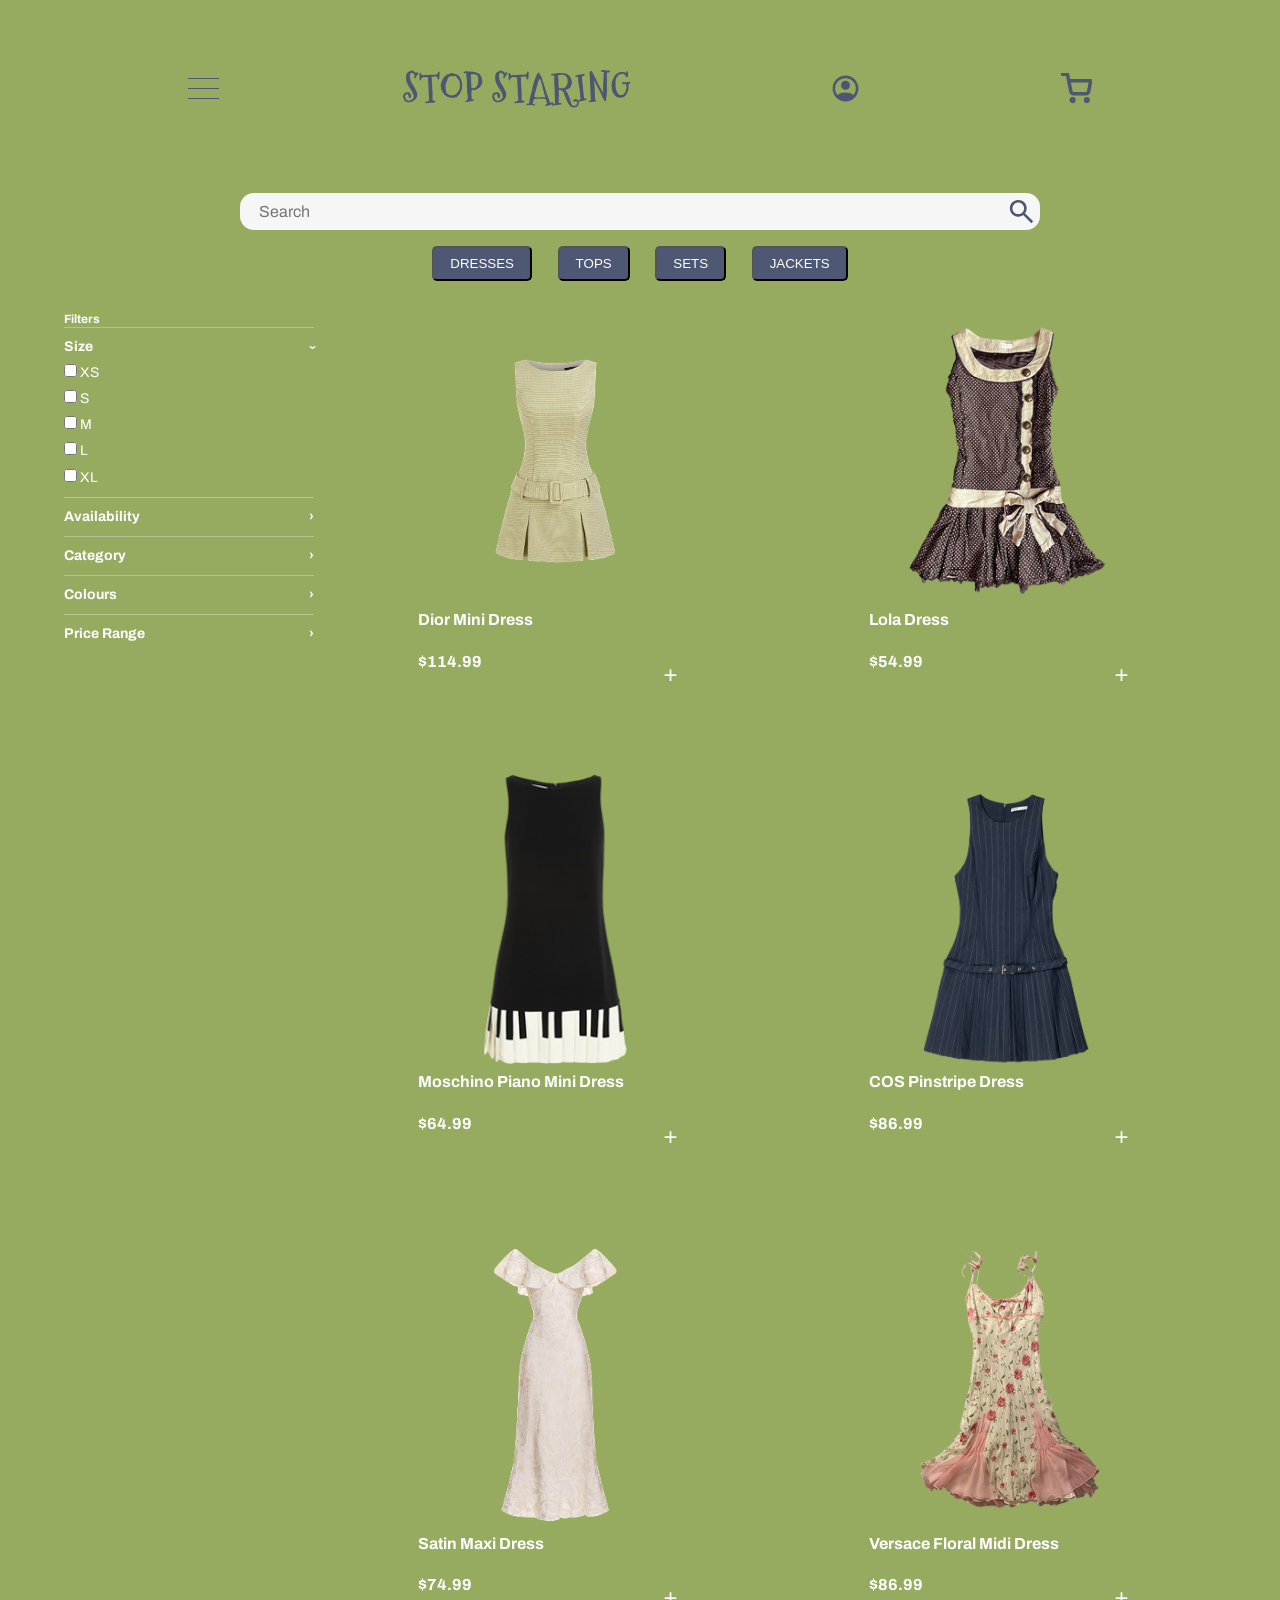
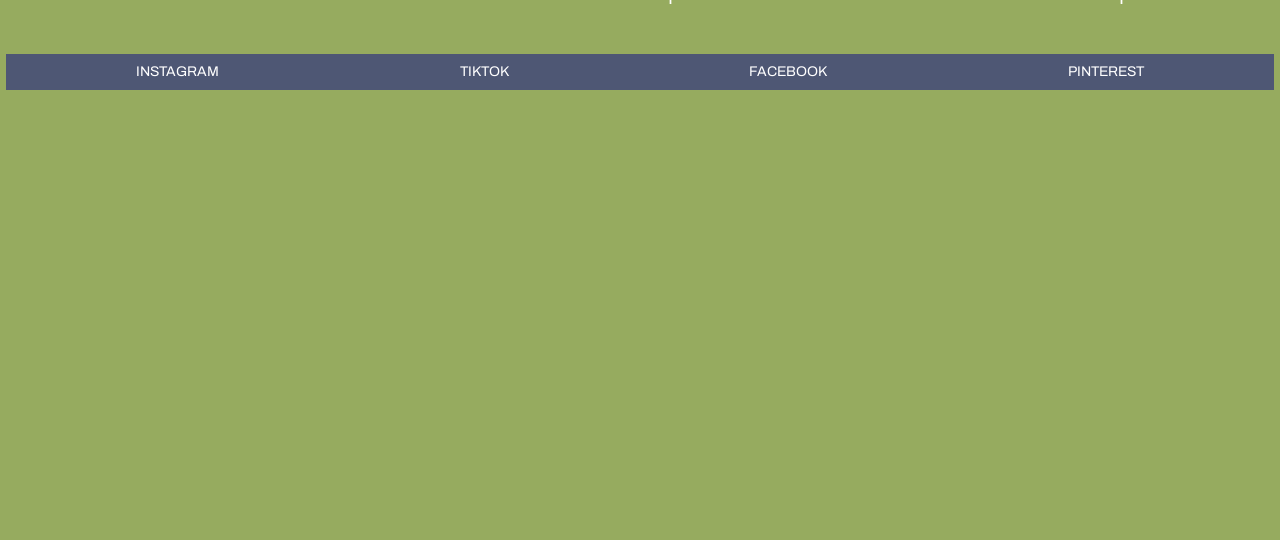
==== dresses.html @ 61951d48 "CART AND ACCOUNT PAGES" ====
<!DOCTYPE html>
<html lang="en">
<head>
    <meta charset="UTF-8">
    <meta name="viewport" content="width=device-width, initial-scale=1.0">
    <title>Stop Staring</title>
    <link rel="icon" type="image/x-icon" href="/favicon /favicon.ico">
    <link rel="stylesheet" href="/info.css">
    <script src="/info.js" defer></script>

    <!--Favicon Code -->
    <link rel="icon" type="image/png" href="favicon-96x96.png" sizes="96x96" />
</head>

<body>
      <!--Account Overlay Code -->   
<div class="account-overlay" id="accountOverlay"></div>
<aside class="account-drawer" id="accountDrawer">

    <div class="drawer-top">
    <h2>Account</h2>
    <button class="close-drawer" id="closeAccount">
        X
    </button>
</div>

<div class="drawer-links">
    <a href="">SIGN IN</a>
    <a href="">CREATE ACCOUNT</a>
    <a href="">ORDERS</a>
    <a href="">WISHLIST</a>
</div>

</aside>
    <header class="topnav">
<div class="wrapper">
    <nav>
       <ul class="topnav_links"> <!--unordered list as order of options not significant--> 
        <li><a href="/" class="topnav__option"> <img src="/images/icons/svg icons/hamburger icon .svg" alt="Hamgurger icon to options" class="topnav__option"></a></li>
        <li><a href="/info.html" class="topnav__homelink"> <img src="/images/icons/svg icons/STOP STARING dsktp.svg" alt="Stop Staring homepage" class="topnav__logo"></a></li>
       <li> 
            <button class="account-btn" id="openAccount">
            <img src="/images/icons/svg icons/account icon .svg" alt="Account" class="topnav__account"></a>
            </button> 
        </li>
       <li> <a href="/" class="topnav__cart"> <img src="/images/icons/svg icons/Shopping cart icon.svg" alt="Cart" class="topnav__cart"></a></li>
    </ul>  
    </nav>
   
</div>
    </header>

    <main id="main">
        
    <form>
        <div class="search">
            <input class="search-input" type="search" placeholder="Search">
            <span><img src="/images/icons/svg icons/search icon.svg" alt="search" class="search-icon"></span>
        </div>
    </form>
    <div class="hero">
       <a href="dresses.html"><button> DRESSES</button> </a> 
       <a href="tops.html"><button>TOPS</button></a> 
        <button>SETS</button>
       <a href="jackets.html"><button>JACKETS</button></a> 
    </div>

    <div class="shop-layout">
         <!--Side Filter --> 

  <aside class="filters">

  <h3>Filters</h3>

  <details open>
    <summary>Size</summary>
    <label><input type="checkbox"> XS</label>
    <label><input type="checkbox"> S</label>
    <label><input type="checkbox"> M</label>
    <label><input type="checkbox"> L</label>
    <label><input type="checkbox"> XL</label>
  </details>

  <details>
    <summary>Availability</summary>
    <label><input type="checkbox"> Available</label>
    <label><input type="checkbox"> Out of Stock</label>
  </details>

  <details>
    <summary>Category</summary>
    <label><input type="checkbox"> Dresses</label>
    <label><input type="checkbox"> Tops</label>
  </details>

  <details>
    <summary>Colours</summary>
    <label><input type="checkbox"> Red</label>
    <label><input type="checkbox"> Blue</label>
    <label><input type="checkbox"> Orange</label>
    <label><input type="checkbox"> Red</label>
    <label><input type="checkbox"> Pink</label>
  </details>

  <details>
    <summary>Price Range</summary>
    <label><input type="checkbox" name="price"> $0–50</label>
    <label><input type="checkbox" name="price"> $50–100</label>
    <label><input type="checkbox" name="price"> $100–150</label>
    <label><input type="checkbox" name="price"> $150–100</label>
  </details>

</aside>

<section id="product1">
<div class="pro-container">
    <div class="pro">
        <img src="/images/dresses/Dior belted mini dress.png" alt="Dior belted mini dress">
       <div class="description">
        <h2>Dior Mini Dress </h2>
        <br>
        <div class="plusbutton">
            <h2>$114.99</h2> 
            <button type="button">+</button>
        </div>
        
       </div>
       <a href="/images/icons/svg icons/Plus.svg"></a> 
    </div>

            <div class="pro">
        <img src="/images/dresses/dotted mini dress.png" alt="Dotted mini dress with bow at waist">
       <div class="description">
        <h2>Lola Dress </h2>
        <br>
        <div class="plusbutton">
            <h2>$54.99</h2> 
            <button type="button">+</button>
        </div>
        
       </div>
       
       <a href="/images/icons/svg icons/Plus.svg"></a> 
    </div>
    <div class="pro">
        <img src="/images/dresses/moschino piano dress.png" alt="Mini dress with piano print hem">
       <div class="description">
        <h2>Moschino Piano Mini Dress</h2>
        <br>
        <div class="plusbutton">
            <h2>$64.99</h2> 
            <button type="button">+</button>
        </div>
        
       </div>
       <a href="/images/icons/svg icons/Plus.svg"></a> 
    </div>
    <div class="pro">
        <img src="/images/dresses/pinstripe dress.png" alt="Blue COS mini Dress with white pinstripes">
       <div class="description">
        <h2>COS Pinstripe Dress </h2>
        <br>
        <div class="plusbutton">
            <h2>$86.99</h2> 
            <button type="button">+</button>
        </div>
        
       </div>
       <a href="/images/icons/svg icons/Plus.svg"></a> 
    </div>

     <div class="pro">
        <img src="/images/dresses/satin maxi dress.png" alt="White flower print satin maxi dress">
       <div class="description">
        <h2>Satin Maxi Dress </h2>
        <br>
        <div class="plusbutton">
            <h2>$74.99</h2> 
            <button type="button">+</button>
        </div>
        
       </div>
       <a href="/images/icons/svg icons/Plus.svg"></a> 
    </div>


    <div class="pro">
       <a href="versacedress.html"><img src="/images/dresses/Versace floral dress.png" alt="Floral pink and white versace midi dress"></a> 
       <div class="description">
        <h2>Versace Floral Midi Dress</h2>
        <br>
        <div class="plusbutton">
            <h2>$86.99</h2> 
            <button type="button">+</button>
        </div>
        
       </div>
       <a href="/images/icons/svg icons/Plus.svg"></a> 
    </div>
    
</div>



</section>   
    </div>
       


</div>


    </form>



    <footer class="socialmedia">
<ul>
    <li><p>INSTAGRAM</p></li>
    <li><p>TIKTOK</p></li>
    <li><p>FACEBOOK</p></li>
    <li><p>PINTEREST</p></li>
    
</ul>

    </footer>



</body>
</html>
---- info.css ----
@layer global, component, utility; /*establishes order of the layers*/ 

@layer global {
  /* Downloading Font Styles*/ 
/* archivo-regular - latin */
@font-face {
  font-display: swap; /* Check https://developer.mozilla.org/en-US/docs/Web/CSS/@font-face/font-display for other options. */
  font-family: 'Archivo';
  font-style: normal;
  font-weight: 400;
  src: url('/fonts/archivo-v25-latin-regular.woff2') format('woff2'); /* Chrome 36+, Opera 23+, Firefox 39+, Safari 12+, iOS 10+ */
}
/* archivo-600 - latin */
@font-face {
  font-display: swap; /* Check https://developer.mozilla.org/en-US/docs/Web/CSS/@font-face/font-display for other options. */
  font-family: 'Archivo';
  font-style: normal;
  font-weight: 600;
  src: url('/fonts/archivo-v25-latin-600.woff2') format('woff2'); /* Chrome 36+, Opera 23+, Firefox 39+, Safari 12+, iOS 10+ */
}
/* archivo-700 - latin */
@font-face {
  font-display: swap; /* Check https://developer.mozilla.org/en-US/docs/Web/CSS/@font-face/font-display for other options. */
  font-family: 'Archivo';
  font-style: normal;
  font-weight: 700;
  src: url('/fonts/archivo-v25-latin-700.woff2') format('woff2'); /* Chrome 36+, Opera 23+, Firefox 39+, Safari 12+, iOS 10+ */
}
/* mountains-of-christmas-regular - latin */
@font-face {
  font-display: swap; /* Check https://developer.mozilla.org/en-US/docs/Web/CSS/@font-face/font-display for other options. */
  font-family: 'Mountains of Christmas';
  font-style: normal;
  font-weight: 400;
  src: url('/fonts/mountains-of-christmas-v24-latin-regular.woff2') format('woff2'); /* Chrome 36+, Opera 23+, Firefox 39+, Safari 12+, iOS 10+ */
}
/* mountains-of-christmas-700 - latin */
@font-face {
  font-display: swap; /* Check https://developer.mozilla.org/en-US/docs/Web/CSS/@font-face/font-display for other options. */
  font-family: 'Mountains of Christmas';
  font-style: normal;
  font-weight: 700;
  src: url('/fonts/mountains-of-christmas-v24-latin-700.woff2') format('woff2'); /* Chrome 36+, Opera 23+, Firefox 39+, Safari 12+, iOS 10+ */
}



/* Colours */
:root {
    --c-green: hsl(76, 31%, 52%); 
    --c-white: hsl(0, 0%, 100%); 
    --c-blue: hsl(226, 20%, 38%); 
    --c-transparent: transparent; 

    --color-main-bg: var(--c-green); /* identiy where colour will be use*/
    --color-text-light: var(--c-white);
    --color-text-dark: var(--c-blue); 
    --color-button-primary-bg: var(--c-blue);
    --color-footer-bg: var(--c-blue);
    --color-button-secondary-bg: var(--c-transparent);
    --color-button-secondary-border: var(--c-white);
    --color-button-secondary-text: var(--c-white);
}

/*Fonts*/ 
:root{
  --fs-40: calc(40 / 16 * 1rem); 
  --fs-24: calc(24 / 16 * 1rem); 
  --fs-16: calc( 16 / 16 * 1rem);
  --fs-14: calc( 14 / 16 * 1rem);
  --fs-12: calc( 12 / 16 * 1rem);
  --fs-8: calc( 8 / 16 * 1rem);
  --fs-10: calc( 10 / 16 * 1rem);
  --fs-6: calc( 6 / 16 * 1rem);


 --font-size-h1: var(--fs-24);
  --font-size-p: var(--fs-10);
  --font-size-filter: var(--fs-8);
  --font-size-footer: var(--fs-6);
  --font-size-h2: var(--fs-12);
  
}

  @media (min-width: 37.5rem){ /*(media acts to overide values)setting breaking point where device view shifts*/
  :root{ /* redefines the values*/. 
 
  --font-size-h1: var(--fs-40); /* brand name on top of nav bar */ 
  --font-size-p: var(--fs-14); /* additional text or brand information*/ 
  --font-size-h3: var(--fs-12); /* button size remains the same on both devices */ 
  --font-size-filter: var(--fs-14); /* font for options on filter bar */ 
  --font-size-footer: var(--fs-12); /* font for social media options in footer*/ 
  --font-size-h2: var(--fs-16); /* used for product info*/ 

    }
  }  



/* CSS Reset*/

*,*::before, *::after {
    box-sizing: border-box;
} /*ensure padding and border don't won't add on top of widht/height set on element */

*{
    margin: 0; /*cancels out resets that come from browsers*/
}

body {
    font-family: "Archivo", Arial, Helvetica, sans-serif ; /* Set Archivo as default font family*/
    line-height: 1.3;
    color: var(--color-text-light);
    background-color: var(--color-main-bg);
    padding-left: 5%;
    padding-right: 5%;
    padding-block-end: 50vh; /*TEMPORARY adds space 50% of viewport height at bottom of bodytag*/
    
}
html, body{
  scroll-behavior: none;
}

/* Redefining font sizes*/ 
h1, h2, h3 { /* setting height of line to slightly more than font size*/ 
  line-height: 1.1;
}

h1 { /* allocating changed measurements to font size*/ 
  font-size: var(--font-size-h1);
}

h2{
  font-size: var(--font-size-h2);
}

h3 {
  font-size: var(--font-size-h3);
}

h4 {
  font-size: var(--font-size-filter);
}

p {
  font-size: var(--font-size-p)
}

/* Further resets*/ 
a {
    text-decoration: none; /* removes any prelim settings from browser*/
}



img, picture, svg {
    max-width: 100%; /* won't get larger than parent when loaded*/
    display: block; /* makes easier to position in layout*/
}

.wrapper {
    width: min(calc(100% - 48px), calc(1200 / 16 * 1rem)); /* rem used for fonts as they do scale up when size changed */
    margin-inline: auto; /* fix spacing and center within wrapper and make margin on left and right take up all space available */
}
}
 @layer component {

 /* NAV BAR */ 

  .topnav ul {
  list-style-type: none; /* Removes bullet points */
  margin: 0;
  padding: 8px;
  padding-bottom: 5%;
  padding-top: 5%;
  display: flex; /* Aligns icons horizontally */
  justify-content: space-around; /* Evenly spaces items */
  background-color: var(--col);
  position: sticky;
  align-items: center;
}

.topnav img {
  width: 100%; /* Set consistent icon size */
  height: auto;
  display: block;
  padding: 10px; /* Increase clickable area */
}

.topnav a:hover img {
  opacity: 0.6; /* Visual feedback on hover */
  transition: 0.3s;
}
/* LAYOUT INCLUDING FILTER*/
.shop-layout {
  display: grid;
  grid-template-columns: 250px 1fr;
  gap: 2rem;
  align-items: start;
}


/* HERO BANNER*/ 
.hero-section{
    min-height: 60vh;
    display: flex;
    align-items: center;
    justify-content: center;
    text-align: center;
    padding: 4rem 1rem;
}

.hero-content{
    max-width: 700px;
}

.hero-content h1{
    font-size: clamp(1rem, 5vw, 2rem);
    margin-bottom: 1rem;
}

.hero-content p{
    font-size: 1rem;
    margin-bottom: 2rem;
    line-height: 1.6;
}

.hero-btn{
    padding: 1rem 2rem;
    font-size: 1rem;
}


/* HERO IMAGE*/
.hero-section{
    min-height: 35vh;

    background-image:
        linear-gradient(
            rgba(0,0,0,0.35),
            rgba(0,0,0,0.35)
        ),
        url('/images/dragonfly drawing hero.jpg');

    background-size: cover;
    background-position: center;
    background-repeat: no-repeat;

    display: flex;
    justify-content: center;
    align-items: center;

    text-align: center;
    padding: 2rem;
}


/* OVERLAY */

.account-btn{
  background: transparent;
  border: none;
  cursor: pointer;
}

.account-overlay{
  position: fixed;
  inset: 0;
  background: rgba(0,0,0,0.4);
  backdrop-filter: blur(4px);
  opacity: 0;
  visibility: hidden;
  transition: 0.3s ease;
  z-index: 998;
}
/* DRAWER*/
.account-drawer{
position: fixed;
top: 0;
right: -400px;
width: min(90%, 350px);
height: 100vh;
background: #50593E;
backdrop-filter: blur(12px);
padding: 2rem;
display: flex;
flex-direction: column;
gap: 2rem;
transition: 0.35s ease;
z-index: 999;
box-shadow: -10px 0 30px rgba(0,0,0,0.3);
}

/*OPEN STATE*/
.account-drawer.active{
  right: 0;
}

.account-overlay.active{
  opacity: 0.8;
  visibility: visible;
}

.drawer-top{
  display: flex;
  justify-content: space-between;
  align-items: center;
}

/* CLOSE BUTTON*/
.close-drawer{
  background: transparent;
  border: none;
  color: white;
  cursor: pointer;
}

/* LINKS*/
.drawer-links{
  display: flex;
  flex-direction: column;
  gap: 1rem;
}

.drawer-links a{
  color: var(--c-green);
  text-decoration: none;
  letter-spacing: 1px;
  padding: 1rem 0;
  border-bottom: 1px solid rgba(225, 225, 225, 0.08);
  transition: 0.2s ease;
}

.drawer-links a:hover{
  opacity: 0.7;
  padding-left: 10px;
}

/* CART*/

.cart-btn{
  background: transparent;
  border: none;
  cursor: pointer;
}

.cart-overlay{
  position: fixed;
  inset: 0;
  background: #50593E;
  backdrop-filter: blur(4px);
  opacity: 0;
  visibility: hidden;
  transition: 0.3s ease;
  z-index: 998;
}

.cart-drawer{
  position: fixed;
  top: 0;
  right: -400px;
  width: min(90%, 350px);
  height: 100vh;
  background: var(--c-blue);
  padding: 2rem;
  display: flex;
  flex-direction: column;
  justify-content: space-between;
  transition: 0.35s ease;
  z-index: 999;
}

.cart-drawer.active{
  right: 0;
}

.cart-overlay.active{
  opacity: 1;
  visibility: visible;
}

.cart-items{
  display: flex;
  flex-direction: column;
  gap: 1rem;
  margin-top: 2rem;
  overflow-y: auto;
}

.cart-item{
  display: flex;
  gap: 1rem;
  align-items: center;
  justify-content: space-between;
  border-bottom: 1px solid rgba(255, 255, 255, 0.08);
  padding-bottom: 1rem;
}

.cart-item img{
  width: 70px;
  width: 90px;
  object-fit: contain;
  border-radius: 10px;
}

.cart-item-info{
  display: flex;
  flex-direction: column;
  flex: 1;
  gap: 0.3rem;
}

.checkout-btn{
  width: 100%;
  padding: 1rem;
  background: white;
  color: var(--c-blue);
  border: none;
  font-weight: bold;
  cursor: pointer;
}


/*REMOVE BUTTON */
.remove-item{
  background: transparent;
  border: none;
  color: white;
  font-size: 1.2rem;
  cursor: pointer;
}


/* SIDE FILTER */

details {
  border-top: 1px solid rgba(255,255,255,0.3);
  padding: 10px 0;
}

summary {
  font-weight: bold;
  cursor: pointer;
  list-style: none;
}


/* remove default arrow */
summary::-webkit-details-marker {
  display: none;
}

/* add custom arrow */
summary::after {
  content: "›";
  float: right;
  transition: 0.3s;
}

details[open] summary::after {
  transform: rotate(90deg);
}

details label {
  display: block;
  margin-top: 8px;
  cursor: pointer;
}

/* PRODUCT DESIGN*/ 
#product1{
 width: 100%;
}
 
#product1 .pro-container {
  display: grid ;
  grid-template-columns: repeat(auto-fit, minmax(400px, 1fr)); /* responsive grid*/
  justify-items: center;
  gap: 2rem;
  width: 100%;
  padding-top: 20px;
}

#product1 .pro{
width: 100%;
flex: 1 1 250px; /* grows/shrink/base width*/ 
max-width: 300px;
padding: 10px 12px;
cursor: pointer;
}

#product1 .pro img {
  width: 100%;
  height: 300px;        
  object-fit: contain;  /* shows entire image */
  background-color: var(--color-main-bg);
  border-radius: 12px;
}

/* SHOP NOW BUTTON*/
.shop-button{
  display: block;
  margin: 1.25rem auto;
   flex: 1 1 auto; /* makes button size flexible/responsive */
  min-width: 7.5rem;
}

.hero {
  display: flex;
  justify-content:center;
  gap: clamp(0.5rem, 2vw, 2rem); /* responsive spacing*/ 
  padding: 0 clamp(0.625rem, 4vw, 3.75rem);

}

/* PLUS BUTTON */
.plusbutton{
  display: flex;
  justify-content: space-between;
} /* positions button opposite to price */

.pro-container button{ /* remove box around button and make white*/
  background-color: transparent;
  color: var(--c-white);
  border: none;
  font-size: 1.5rem; /* tried to increase size of button using this*/
}

/* SOCIAL MEDIA FOOTER */
.socialmedia ul{
  list-style-type: none;
  margin: 0;
  margin-left: -5%; /* to cover entire screen widht*/ 
  margin-right: -5%; /* to cover entire screen widht*/
  width: 110%;
  padding: 9px;
  overflow: hidden; /* Clips any content that's too large to fit*/ 
  display: flex;
  justify-content: space-around; /* creates even space between each listed item*/
  background-color: var(--color-footer-bg);
}

/* FORM SIGNUP TO MAILING LIST */
input[type=text]{
  width: 60%;
  padding: 0;
  margin: 0 0 22px 0;
  display: block; 
}

button{
  background-color: var(--color-button-primary-bg);
  color: var(--color-text-light);
  padding: 0.5rem 1rem;
  width: auto;
  border-radius: 0.3125rem;
}

.button-secondary{
  background-color: var(--color-button-secondary-border);
  color: var(--c-blue);
  justify-content: space-around;
  padding: 10px;
}
 
button:hover{
  opacity: 80%;
}


.userinfo{
  display: flex;
  align-content: center;
  justify-content: center;
  padding: 20px;
   display: grid;
  grid-template-columns: repeat(auto-fit, minmax(150px, 1fr)); /* responsive grid*/
}


.userinfo ul{ /* fixing button so that icons are aligned horizontally*/ 
  list-style: none ;
  margin: 0;
  padding: 1px;
  display: flex; /* aligns icons horizontally */
  justify-content: space-around;
  color: var(--c-blue);
}

/* Search Bar*/ 
.search{
  --padding: 14px;
 width: 100%; 
 max-width: 800px; /* sets maximum width of search bar*/ 
 display: flex;
 align-items: center;
 padding: 3px;
 margin: 1rem auto; /* create space around element*/ 
 border-radius: var(--padding); /* rounding corner*/ 
 background: #f6f6f6;
}

.search-input{
  font-size: var(--font-size-h2);
  font-family: "Archivo", Arial, Helvetica, sans-serif ;
  margin-left: var(--padding);
  color: #333333;
  outline: none;
  border: none;
  background: var(--c-transparent);
  flex-grow: 1; /* how much search should expand when screen expands*/
}

.filters{
  margin-top: 2rem;
  font-size: var(--font-size-filter);
  
}

@media (max-width: 768px) {
  .filters{
    max-width: 50%;
  } /* adjusts size of filters bar for moible device */ 

.pro-container{
  display: grid;
  place-items: center; /* centers products when in mobile device display*/ 
}


}



/*SPECIFIC PRODUCT PAGE */ 

/* MAIN CONTAINER */
.product-container {  
  display: grid; 
  grid-template-columns: 1fr 1fr;  
  gap: 3rem; 
  max-width: 1200px;    
  margin: auto;  
  background: var(--color-main-bg);  
  padding: 2rem;
}
  
  /* GALLERY */
  .product-gallery {  
    display: flex;  
    flex-direction: column;  
    gap: 1rem;}
    
    .main-image {  
      width: 100%;  
      height: 400px;  
    object-fit: contain;  
    background: #eee;
  }
    .thumbnail-row {  
      display: flex;  
      gap: 10px;
    }
    .thumbnail-row img {  
      width: 80px;  
      height: 80px;  
      object-fit: contain;  
      cursor: pointer;}
      
    /* INFO SIDE */
    .product-info h1 {  font-size: 1.8rem;  
    margin-bottom: 1rem;
  }
  .price {  font-size: 1.4rem;  
    margin-bottom: 1rem;

  }
  .description {  
    margin-bottom: 1.5rem;  
    line-height: 1.5;}
   
    
    /* BUTTON */
   .add-to-cart {  width: 100%;
      padding: 1rem;   
      color: var(--c-blue);  border: none;
      background-color: var(--c-white);
      cursor: pointer;  /* changes cursor to pointer for responsiveness*/
      margin-bottom: 1.5rem;}.add-to-cart:hover {  opacity: 0.8;}
      
      /* EXTRA INFO */
      .extra-info p {  
        font-size: 0.9rem;  
      margin-bottom: 5px;} /* adds space beneath element*/
      
      /* RELATED PRODUCTS */
      .related {  
        margin-top: 4rem;
      }
      .related-grid { 
      display: grid;  
      grid-template-columns: repeat(auto-fit, minmax(200px, 1fr));  /* ensuring size doesn't shrink beyond size*/ 
      gap: 20px;
    }
    .card {  
    background: var(--color-main-bg); 
    padding: 1rem;  
    text-align: center;}.card img {  width: 100%;  
    height: 200px;  
    object-fit: contain;} /* scales image to fit while keeping ratio*/
      
    /* MOBILE */
    @media (max-width: 768px) {  
    #product1 .product-container {    
    grid-template-columns: 1fr;  /* changes grid layout to stacking items in column*/
    }  
    
    .filters{
      max-width: 100%;
      width: 80%;
      margin-bottom: 2rem;
    }
    .shop-layout{
      grid-template-columns: 1fr;
    }
}



 }
@layer utility {

}
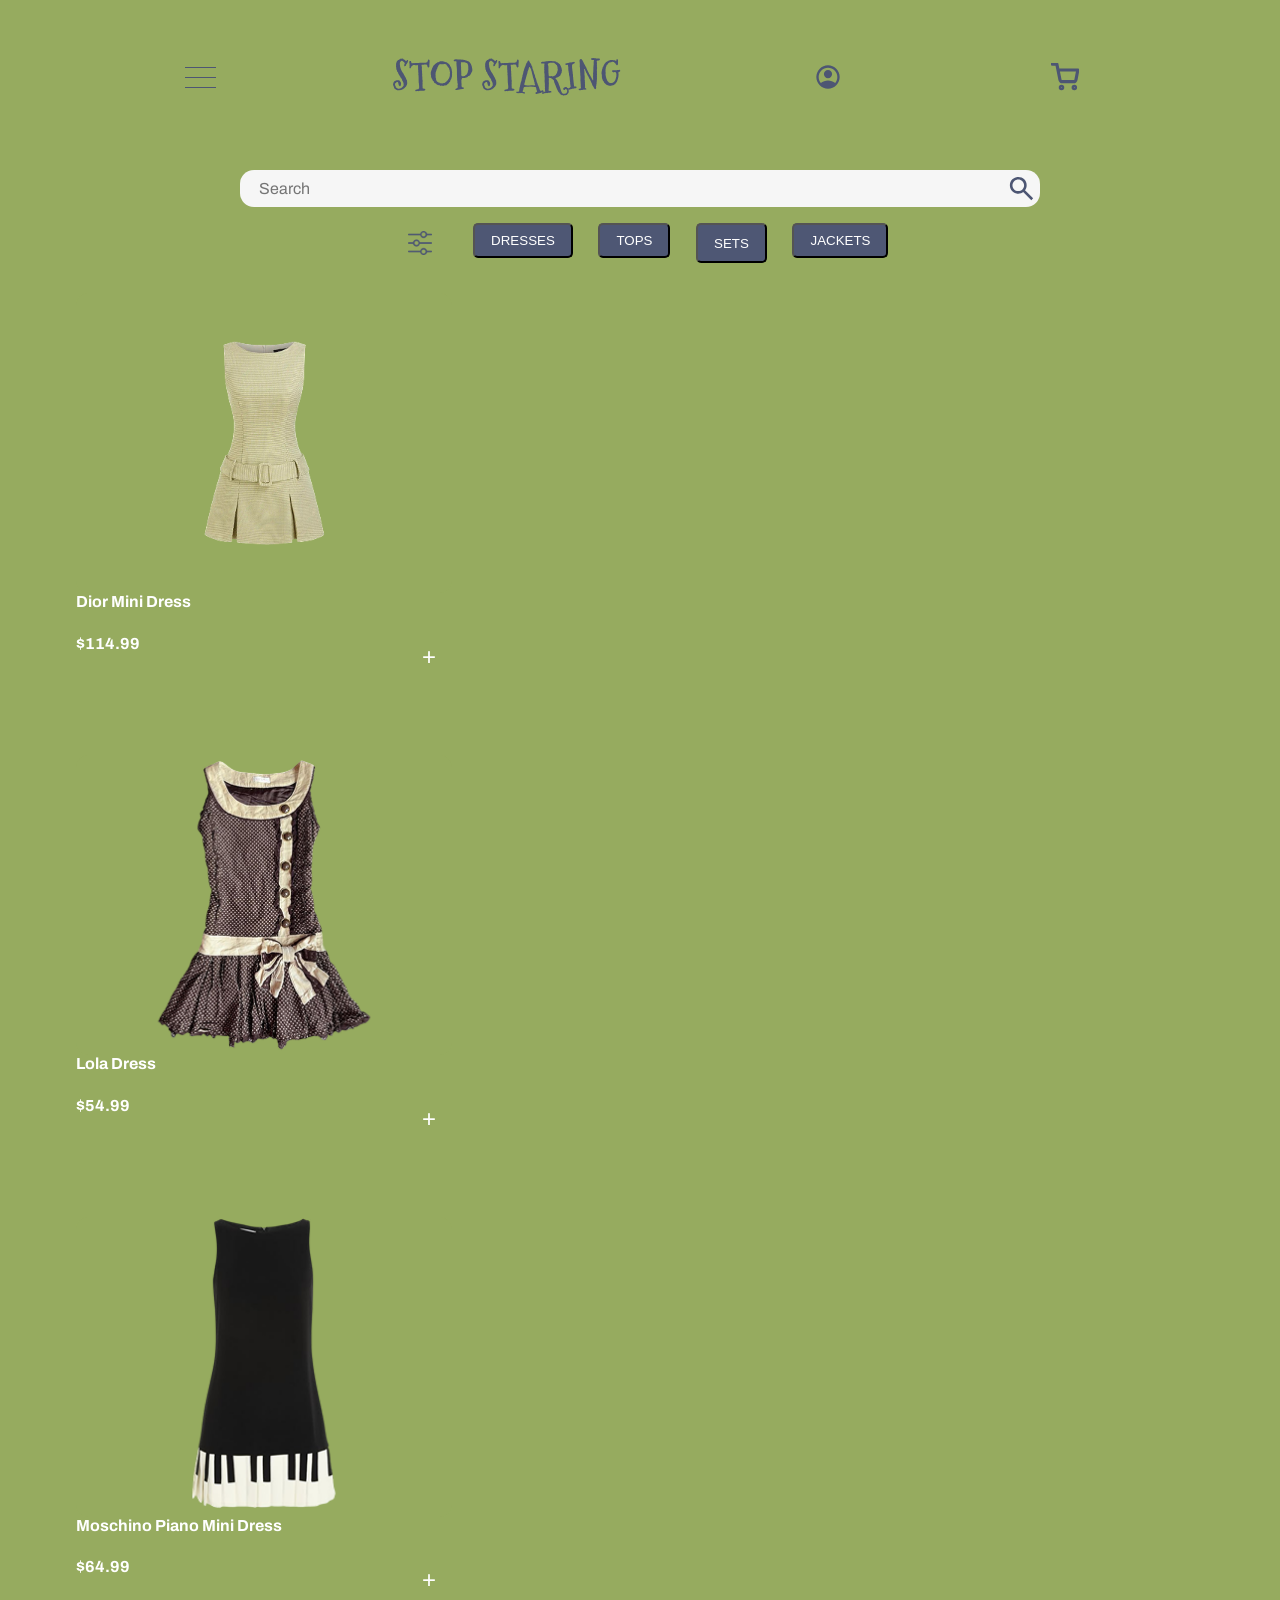
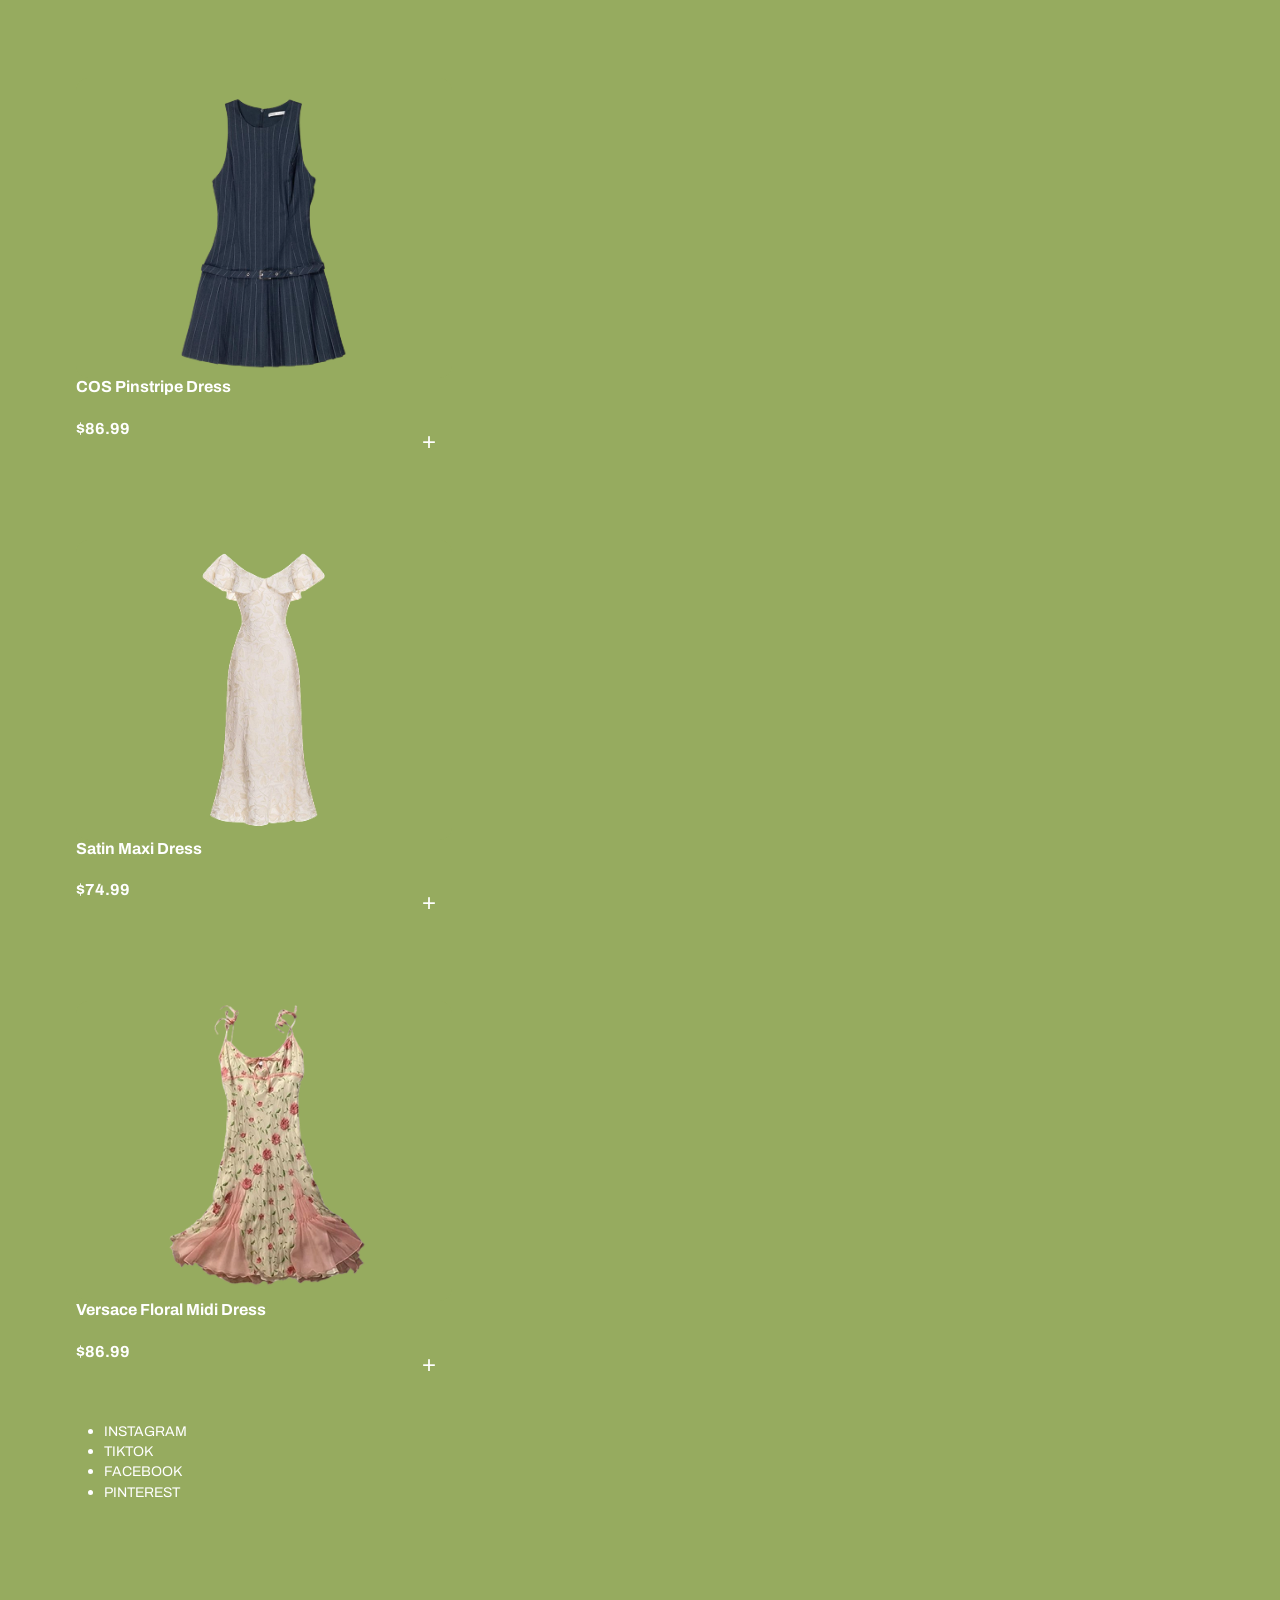
==== commit 0b364507: "FIXED FILTER" ====
--- a/dresses.html
+++ b/dresses.html
@@ -32,6 +32,31 @@
 </div>
 
 </aside>
+
+<!--Cart Overlay Code -->  
+<div class="cart-overlay" id="cartOverlay"></div>
+<aside class="cart-drawer" id="cartDrawer">
+    <div class="drawer-top">
+        <h2>CART</h2>
+        <button class="close-drawer" id="closeCart">
+            x
+        </button>
+    </div>
+
+ <!--Cart Items Overlay Code -->
+ <div class="cart-items" id="cartItems">
+    <p class="empty-cart">Your cart is empty</p>
+ </div>  
+ 
+ <!--Cart Footer Overlay Code --> 
+ <div class="cart-footer">
+    <button class="checkout-btn">
+        CHECKOUT
+    </button>
+ </div>
+</aside>
+
+
     <header class="topnav">
 <div class="wrapper">
     <nav>
@@ -43,7 +68,11 @@
             <img src="/images/icons/svg icons/account icon .svg" alt="Account" class="topnav__account"></a>
             </button> 
         </li>
-       <li> <a href="/" class="topnav__cart"> <img src="/images/icons/svg icons/Shopping cart icon.svg" alt="Cart" class="topnav__cart"></a></li>
+       <li> 
+         <button class="cart-btn" id="openCart"> 
+        <img src="/images/icons/svg icons/Shopping cart icon.svg" alt="Cart" class="topnav__cart">
+        </button>
+       </li>
     </ul>  
     </nav>
    
@@ -59,18 +88,20 @@
         </div>
     </form>
     <div class="hero">
+         <button class="filter-icon-btn" id="openFilters">
+            <img src="/images/icons/blue filter.png" alt="Filters">
+        </button>
        <a href="dresses.html"><button> DRESSES</button> </a> 
        <a href="tops.html"><button>TOPS</button></a> 
         <button>SETS</button>
        <a href="jackets.html"><button>JACKETS</button></a> 
     </div>
 
+  <div class="filter-overlay" id="filterOverlay"></div>
     <div class="shop-layout">
          <!--Side Filter --> 
 
-  <aside class="filters">
-
-  <h3>Filters</h3>
+  <aside class="filters" id="filterDrawer">
 
   <details open>
     <summary>Size</summary>
@@ -199,22 +230,12 @@
     </div>
     
 </div>
-
-
-
 </section>   
-    </div>
-       
-
-
-</div>
-
-
-    </form>
-
-
-
-    <footer class="socialmedia">
+</main
+
+
+
+<footer class="socialmedia">
 <ul>
     <li><p>INSTAGRAM</p></li>
     <li><p>TIKTOK</p></li>
--- a/info.css
+++ b/info.css
@@ -182,10 +182,12 @@
 }
 
 .topnav img {
-  width: 100%; /* Set consistent icon size */
   height: auto;
   display: block;
-  padding: 10px; /* Increase clickable area */
+}
+
+.account-btn img, .cart-btn img{
+  width: 28px;
 }
 
 .topnav a:hover img {
@@ -195,7 +197,7 @@
 /* LAYOUT INCLUDING FILTER*/
 .shop-layout {
   display: grid;
-  grid-template-columns: 250px 1fr;
+  grid-template-columns: 180px 1fr;
   gap: 2rem;
   align-items: start;
 }
@@ -282,7 +284,7 @@
 width: min(90%, 350px);
 height: 100vh;
 background: #50593E;
-backdrop-filter: blur(12px);
+backdrop-filter: blur(4px);
 padding: 2rem;
 display: flex;
 flex-direction: column;
@@ -348,7 +350,7 @@
 .cart-overlay{
   position: fixed;
   inset: 0;
-  background: #50593E;
+  background:rgba(0, 0, 0, 0.4);
   backdrop-filter: blur(4px);
   opacity: 0;
   visibility: hidden;
@@ -357,18 +359,20 @@
 }
 
 .cart-drawer{
-  position: fixed;
-  top: 0;
-  right: -400px;
-  width: min(90%, 350px);
-  height: 100vh;
-  background: var(--c-blue);
-  padding: 2rem;
-  display: flex;
-  flex-direction: column;
-  justify-content: space-between;
-  transition: 0.35s ease;
-  z-index: 999;
+position: fixed;
+top: 0;
+right: -400px;
+width: min(90%, 350px);
+height: 100vh;
+background: #50593E;
+backdrop-filter: blur(4px);
+padding: 2rem;
+display: flex;
+flex-direction: column;
+gap: 2rem;
+transition: 0.35s ease;
+z-index: 999;
+box-shadow: -10px 0 30px rgba(0,0,0,0.3);
 }
 
 .cart-drawer.active{
@@ -468,15 +472,82 @@
   cursor: pointer;
 }
 
+
+
+/* FILTER IPHONE VER*/
+.filter-btn{
+  display: none;
+}
+
+
+/* FILTER DRAWER*/
+.filter-btn{
+    display: block;
+    width: 100%;
+    padding: 1rem;
+    margin-bottom: 1rem;
+    background: #1f2433;
+    color: white;
+    border: none;
+    cursor: pointer;
+  }
+    .filters{
+      position: fixed;
+      top: 0;
+      left: -100%;
+      width: min(90%,320px);
+      height: 100vh;
+      background: #1f2433;
+      padding: 2rem;
+      overflow-y: auto;
+      transition: 0.3s ease;
+      z-index: 1000;
+      max-width: 100%;
+    }
+
+    .filters.active{
+      left: 0;
+    }
+
+    .filter-overlay{
+      position: fixed;
+      inset: 0;
+      background: rgba(0, 0, 0, 0.4);
+      backdrop-filter: blur(4px);
+      opacity: 0;
+      visibility: hidden;
+      transition: 0.3s ease;
+      z-index: 999;
+    }
+
+    .filter-overlay.active{
+      opacity: 1;
+      visibility: visible;
+    }
+    
+    .filter-icon-btn{
+      background: transparent;
+      border: none;
+      cursor: pointer;
+      display: flex;
+      justify-content: center;
+    }
+
+    .filter-icon-btn img{
+      width: 24px;
+      height: 24px;
+    }
+
 /* PRODUCT DESIGN*/ 
 #product1{
  width: 100%;
+max-width: 400px;
+margin: 0 auto;
 }
  
 #product1 .pro-container {
-  display: grid ;
+  display: grid;
   grid-template-columns: repeat(auto-fit, minmax(400px, 1fr)); /* responsive grid*/
-  justify-items: center;
   gap: 2rem;
   width: 100%;
   padding-top: 20px;
@@ -484,8 +555,6 @@
 
 #product1 .pro{
 width: 100%;
-flex: 1 1 250px; /* grows/shrink/base width*/ 
-max-width: 300px;
 padding: 10px 12px;
 cursor: pointer;
 }
@@ -533,7 +602,7 @@
   margin: 0;
   margin-left: -5%; /* to cover entire screen widht*/ 
   margin-right: -5%; /* to cover entire screen widht*/
-  width: 110%;
+  width: 100%;
   padding: 9px;
   overflow: hidden; /* Clips any content that's too large to fit*/ 
   display: flex;
@@ -620,7 +689,7 @@
 
 @media (max-width: 768px) {
   .filters{
-    max-width: 50%;
+    display: none;
   } /* adjusts size of filters bar for moible device */ 
 
 .pro-container{
@@ -630,8 +699,6 @@
 
 
 }
-
-
 
 /*SPECIFIC PRODUCT PAGE */ 
 
@@ -712,20 +779,30 @@
       
     /* MOBILE */
     @media (max-width: 768px) {  
-    #product1 .product-container {    
+    .product-container {    
     grid-template-columns: 1fr;  /* changes grid layout to stacking items in column*/
     }  
     
-    .filters{
-      max-width: 100%;
-      width: 80%;
-      margin-bottom: 2rem;
-    }
+  .topnav__account, .topnav__cart{
+  width: 100px;
+  height: 100px;
+}
+
+.filters{
+  left: -1000;
+}
+
+.filters.active{
+  left: 0;
+}
+
+.account-btn img, .cart-btn img{
+  width: 34px;
+}
     .shop-layout{
-      grid-template-columns: 1fr;
-    }
-}
-
+      width: 100%;
+    }
+}
 
 
  }
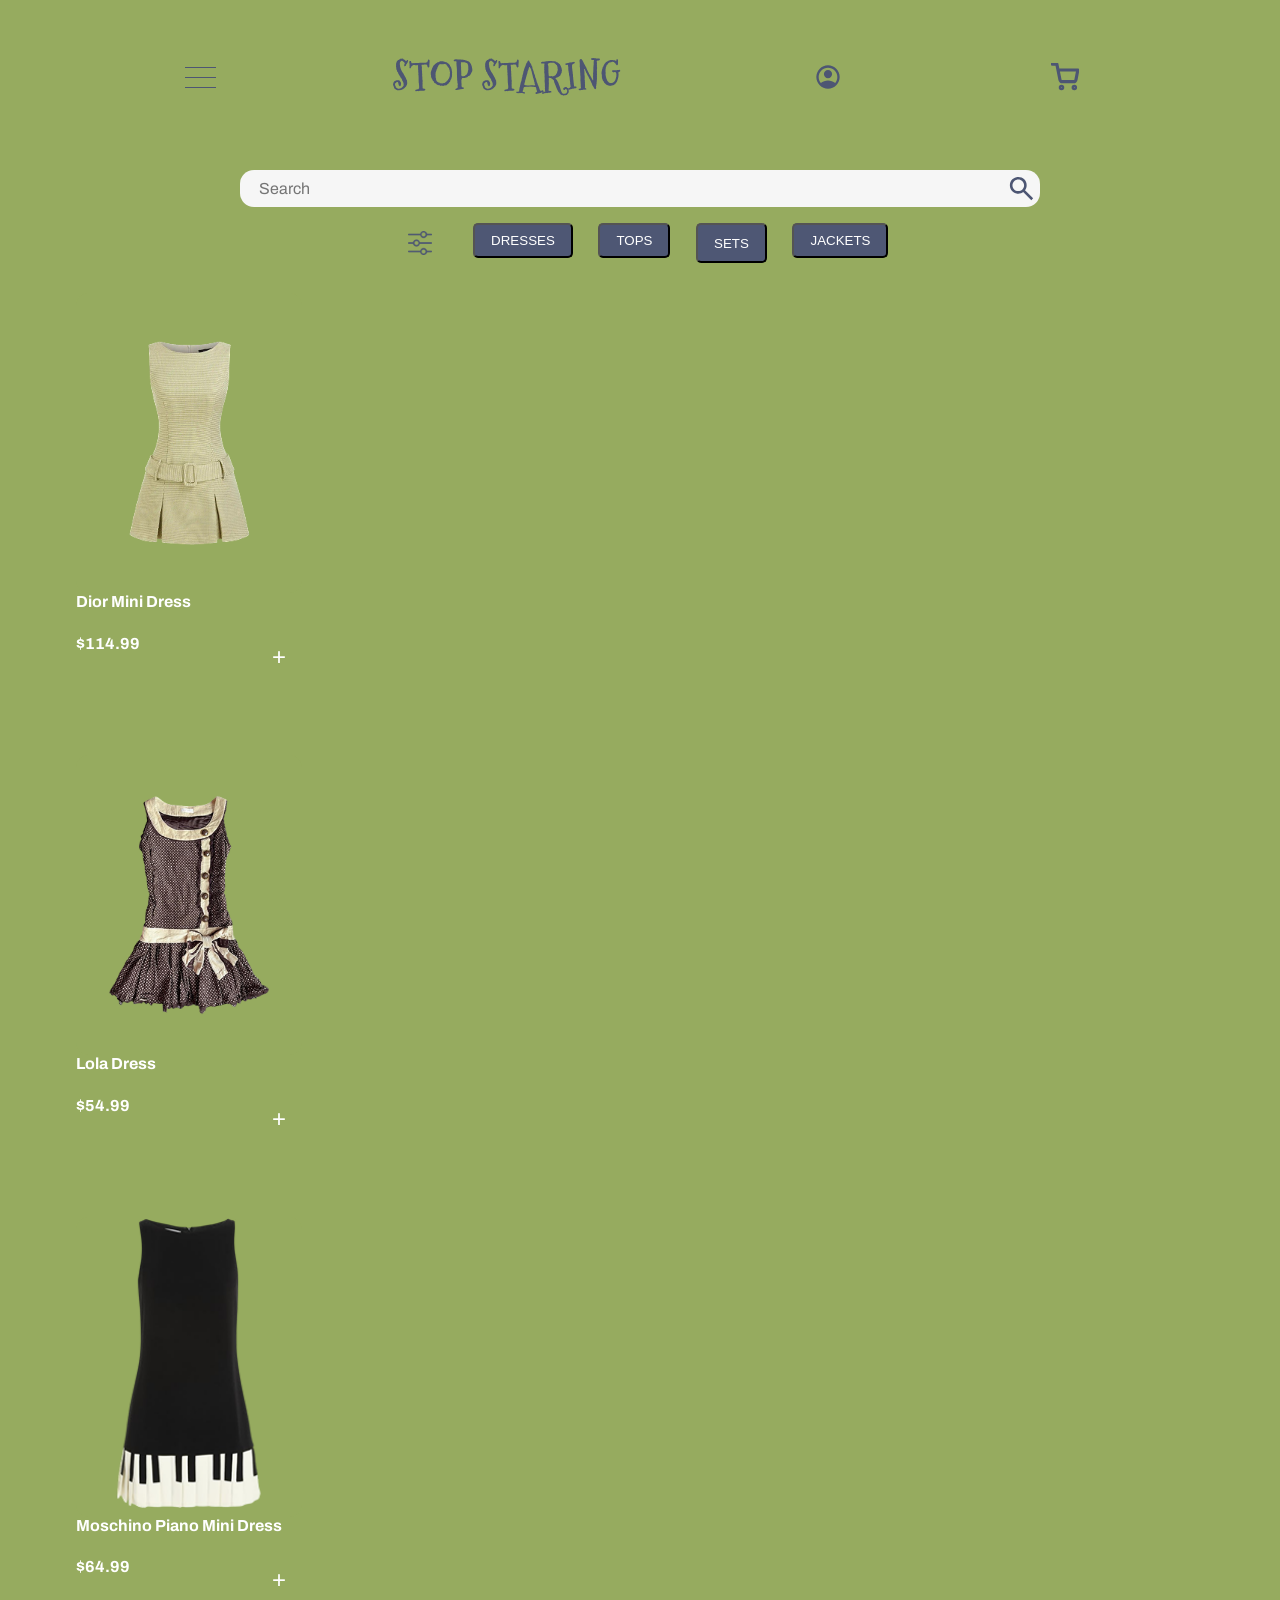
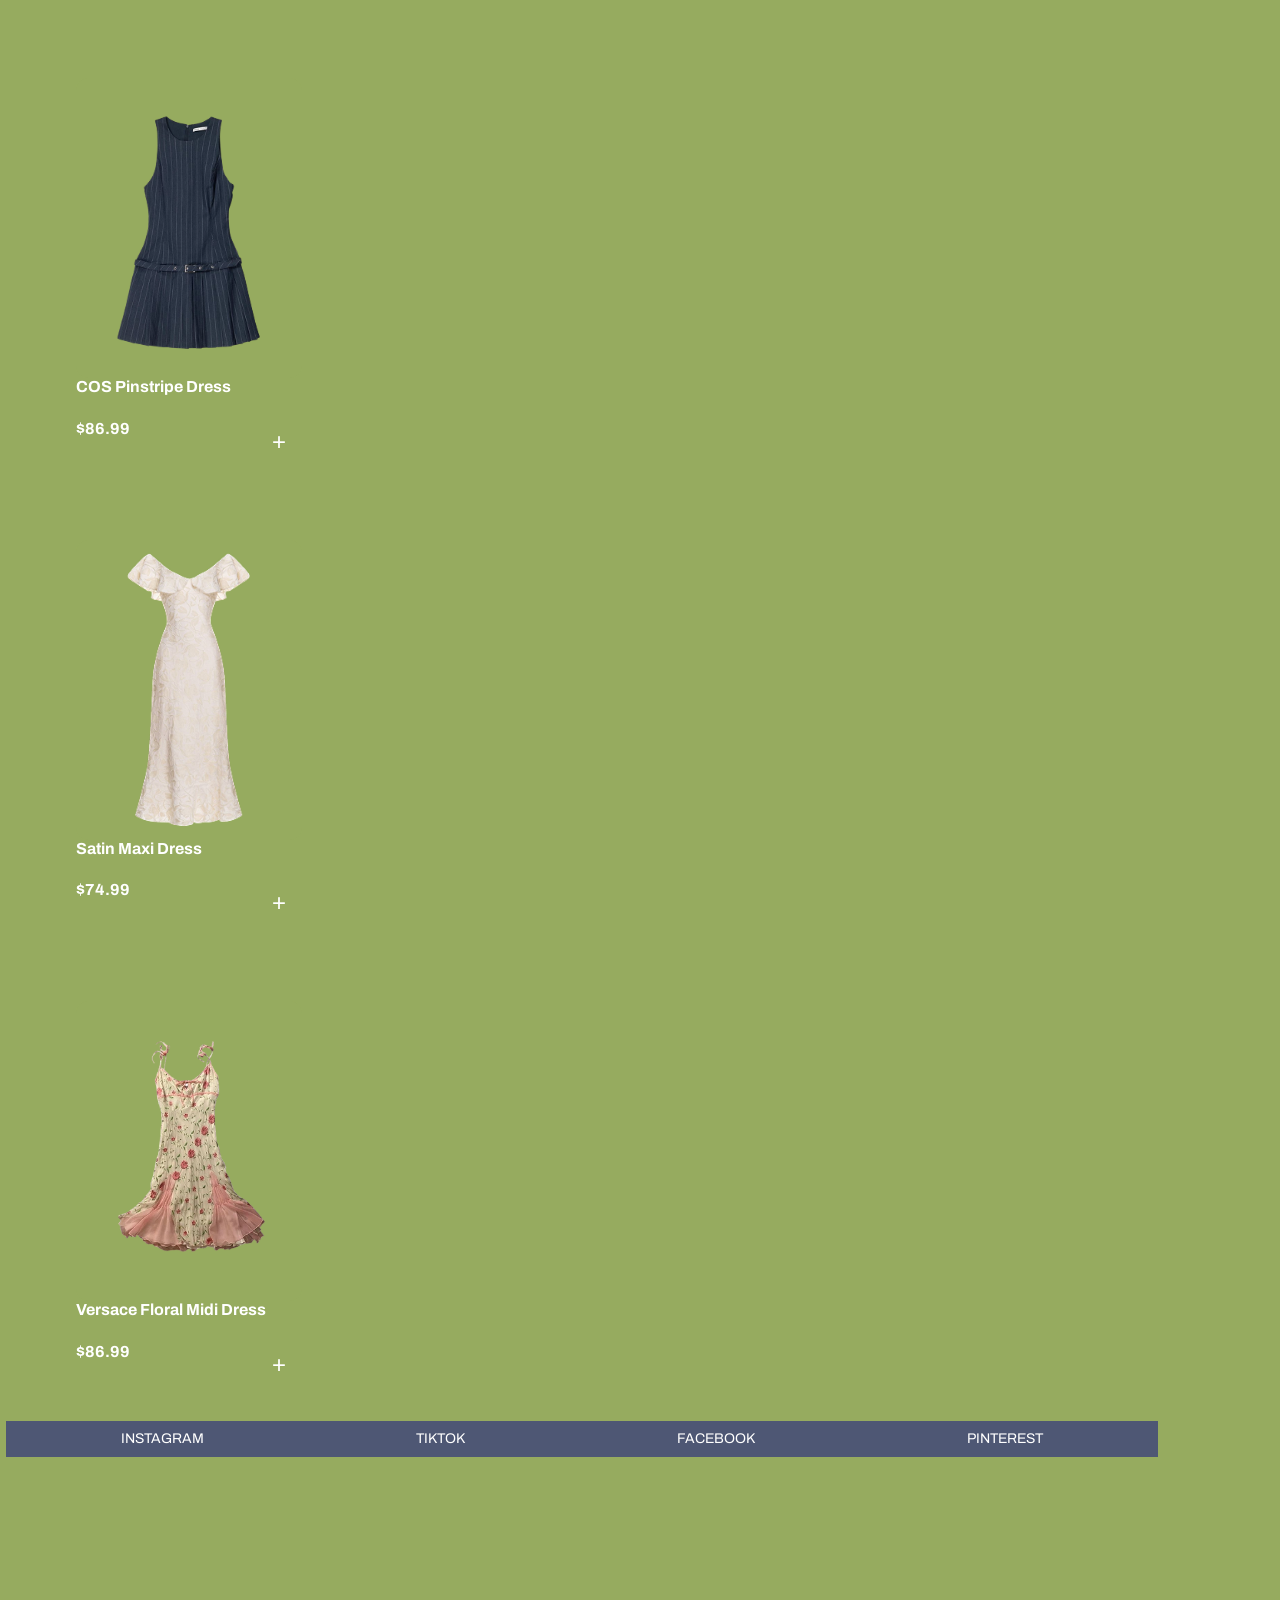
==== commit 685a5932: "Fixing relative path errors" ====
--- a/dresses.html
+++ b/dresses.html
@@ -4,9 +4,9 @@
     <meta charset="UTF-8">
     <meta name="viewport" content="width=device-width, initial-scale=1.0">
     <title>Stop Staring</title>
-    <link rel="icon" type="image/x-icon" href="/favicon /favicon.ico">
-    <link rel="stylesheet" href="/info.css">
-    <script src="/info.js" defer></script>
+    <link rel="icon" type="image/x-icon" href="favicon /favicon.ico">
+    <link rel="stylesheet" href="info.css">
+    <script src="info.js" defer></script>
 
     <!--Favicon Code -->
     <link rel="icon" type="image/png" href="favicon-96x96.png" sizes="96x96" />
@@ -61,16 +61,16 @@
 <div class="wrapper">
     <nav>
        <ul class="topnav_links"> <!--unordered list as order of options not significant--> 
-        <li><a href="/" class="topnav__option"> <img src="/images/icons/svg icons/hamburger icon .svg" alt="Hamgurger icon to options" class="topnav__option"></a></li>
-        <li><a href="/info.html" class="topnav__homelink"> <img src="/images/icons/svg icons/STOP STARING dsktp.svg" alt="Stop Staring homepage" class="topnav__logo"></a></li>
+        <li><a href="/" class="topnav__option"> <img src="images/icons/svg icons/hamburger icon .svg" alt="Hamgurger icon to options" class="topnav__option"></a></li>
+        <li><a href="info.html" class="topnav__homelink"> <img src="images/icons/svg icons/STOP STARING dsktp.svg" alt="Stop Staring homepage" class="topnav__logo"></a></li>
        <li> 
             <button class="account-btn" id="openAccount">
-            <img src="/images/icons/svg icons/account icon .svg" alt="Account" class="topnav__account"></a>
+            <img src="images/icons/svg icons/account icon .svg" alt="Account" class="topnav__account"></a>
             </button> 
         </li>
        <li> 
          <button class="cart-btn" id="openCart"> 
-        <img src="/images/icons/svg icons/Shopping cart icon.svg" alt="Cart" class="topnav__cart">
+        <img src="images/icons/svg icons/Shopping cart icon.svg" alt="Cart" class="topnav__cart">
         </button>
        </li>
     </ul>  
@@ -84,12 +84,12 @@
     <form>
         <div class="search">
             <input class="search-input" type="search" placeholder="Search">
-            <span><img src="/images/icons/svg icons/search icon.svg" alt="search" class="search-icon"></span>
+            <span><img src="images/icons/svg icons/search icon.svg" alt="search" class="search-icon"></span>
         </div>
     </form>
     <div class="hero">
          <button class="filter-icon-btn" id="openFilters">
-            <img src="/images/icons/blue filter.png" alt="Filters">
+            <img src="images/icons/blue filter.png" alt="Filters">
         </button>
        <a href="dresses.html"><button> DRESSES</button> </a> 
        <a href="tops.html"><button>TOPS</button></a> 
@@ -146,7 +146,7 @@
 <section id="product1">
 <div class="pro-container">
     <div class="pro">
-        <img src="/images/dresses/Dior belted mini dress.png" alt="Dior belted mini dress">
+        <img src="images/dresses/Dior belted mini dress.png" alt="Dior belted mini dress">
        <div class="description">
         <h2>Dior Mini Dress </h2>
         <br>
@@ -156,11 +156,11 @@
         </div>
         
        </div>
-       <a href="/images/icons/svg icons/Plus.svg"></a> 
+       <a href="images/icons/svg icons/Plus.svg"></a> 
     </div>
 
             <div class="pro">
-        <img src="/images/dresses/dotted mini dress.png" alt="Dotted mini dress with bow at waist">
+        <img src="images/dresses/dotted mini dress.png" alt="Dotted mini dress with bow at waist">
        <div class="description">
         <h2>Lola Dress </h2>
         <br>
@@ -171,10 +171,10 @@
         
        </div>
        
-       <a href="/images/icons/svg icons/Plus.svg"></a> 
-    </div>
-    <div class="pro">
-        <img src="/images/dresses/moschino piano dress.png" alt="Mini dress with piano print hem">
+       <a href="images/icons/svg icons/Plus.svg"></a> 
+    </div>
+    <div class="pro">
+        <img src="images/dresses/moschino piano dress.png" alt="Mini dress with piano print hem">
        <div class="description">
         <h2>Moschino Piano Mini Dress</h2>
         <br>
@@ -184,10 +184,10 @@
         </div>
         
        </div>
-       <a href="/images/icons/svg icons/Plus.svg"></a> 
-    </div>
-    <div class="pro">
-        <img src="/images/dresses/pinstripe dress.png" alt="Blue COS mini Dress with white pinstripes">
+       <a href="images/icons/svg icons/Plus.svg"></a> 
+    </div>
+    <div class="pro">
+        <img src="images/dresses/pinstripe dress.png" alt="Blue COS mini Dress with white pinstripes">
        <div class="description">
         <h2>COS Pinstripe Dress </h2>
         <br>
@@ -197,11 +197,11 @@
         </div>
         
        </div>
-       <a href="/images/icons/svg icons/Plus.svg"></a> 
+       <a href="images/icons/svg icons/Plus.svg"></a> 
     </div>
 
      <div class="pro">
-        <img src="/images/dresses/satin maxi dress.png" alt="White flower print satin maxi dress">
+        <img src="images/dresses/satin maxi dress.png" alt="White flower print satin maxi dress">
        <div class="description">
         <h2>Satin Maxi Dress </h2>
         <br>
@@ -211,12 +211,12 @@
         </div>
         
        </div>
-       <a href="/images/icons/svg icons/Plus.svg"></a> 
-    </div>
-
-
-    <div class="pro">
-       <a href="versacedress.html"><img src="/images/dresses/Versace floral dress.png" alt="Floral pink and white versace midi dress"></a> 
+       <a href="images/icons/svg icons/Plus.svg"></a> 
+    </div>
+
+
+    <div class="pro">
+       <a href="versacedress.html"><img src="images/dresses/Versace floral dress.png" alt="Floral pink and white versace midi dress"></a> 
        <div class="description">
         <h2>Versace Floral Midi Dress</h2>
         <br>
@@ -226,12 +226,12 @@
         </div>
         
        </div>
-       <a href="/images/icons/svg icons/Plus.svg"></a> 
+       <a href="images/icons/svg icons/Plus.svg"></a> 
     </div>
     
 </div>
 </section>   
-</main
+</main>
 
 
 
--- a/info.css
+++ b/info.css
@@ -243,7 +243,7 @@
             rgba(0,0,0,0.35),
             rgba(0,0,0,0.35)
         ),
-        url('/images/dragonfly drawing hero.jpg');
+        url('images/dragonfly drawing hero.jpg');
 
     background-size: cover;
     background-position: center;
@@ -538,16 +538,17 @@
       height: 24px;
     }
 
+  
 /* PRODUCT DESIGN*/ 
 #product1{
  width: 100%;
-max-width: 400px;
+max-width: 1400px;
 margin: 0 auto;
 }
  
 #product1 .pro-container {
   display: grid;
-  grid-template-columns: repeat(auto-fit, minmax(400px, 1fr)); /* responsive grid*/
+  grid-template-columns: repeat(auto-fit, minmax(250px, 1fr)); /* responsive grid*/
   gap: 2rem;
   width: 100%;
   padding-top: 20px;
@@ -688,17 +689,17 @@
 }
 
 @media (max-width: 768px) {
-  .filters{
-    display: none;
-  } /* adjusts size of filters bar for moible device */ 
-
-.pro-container{
-  display: grid;
-  place-items: center; /* centers products when in mobile device display*/ 
-}
-
-
-}
+   .filters{
+     display: none;
+   } /* adjusts size of filters bar for moible device */ 
+
+   #product1 .pro-container{
+     display: grid;
+     place-items: center; /* centers products when in mobile device display*/ 
+   }
+
+
+ }
 
 /*SPECIFIC PRODUCT PAGE */ 
 
@@ -770,43 +771,45 @@
       grid-template-columns: repeat(auto-fit, minmax(200px, 1fr));  /* ensuring size doesn't shrink beyond size*/ 
       gap: 20px;
     }
-    .card {  
-    background: var(--color-main-bg); 
-    padding: 1rem;  
-    text-align: center;}.card img {  width: 100%;  
-    height: 200px;  
-    object-fit: contain;} /* scales image to fit while keeping ratio*/
-      
-    /* MOBILE */
-    @media (max-width: 768px) {  
-    .product-container {    
-    grid-template-columns: 1fr;  /* changes grid layout to stacking items in column*/
-    }  
-    
-  .topnav__account, .topnav__cart{
-  width: 100px;
-  height: 100px;
-}
-
-.filters{
-  left: -1000;
-}
-
-.filters.active{
-  left: 0;
-}
-
-.account-btn img, .cart-btn img{
-  width: 34px;
-}
-    .shop-layout{
-      width: 100%;
-    }
-}
-
-
- }
-@layer utility {
-
-}
-
+.card {  
+     background: var(--color-main-bg); 
+     padding: 1rem;  
+     text-align: center;}
+     
+     .card img {  
+       width: 100%;  
+       height: 200px;  
+       object-fit: contain;} /* scales image to fit while keeping ratio*/
+       
+     /* MOBILE */
+     @media (max-width: 768px) {  
+     .product-container {    
+       grid-template-columns: 1fr;
+     }  
+     
+     .topnav__account, .topnav__cart{
+       width: 100px;
+       height: 100px;
+     }
+
+     .filters{
+       left: -1000px;
+     }
+
+     .filters.active{
+       left: 0;
+     }
+
+     .account-btn img, .cart-btn img{
+       width: 34px;
+     }
+     
+.shop-layout{
+        width: 100%;
+      }
+    }
+  }
+
+  @layer utility {
+  }
+
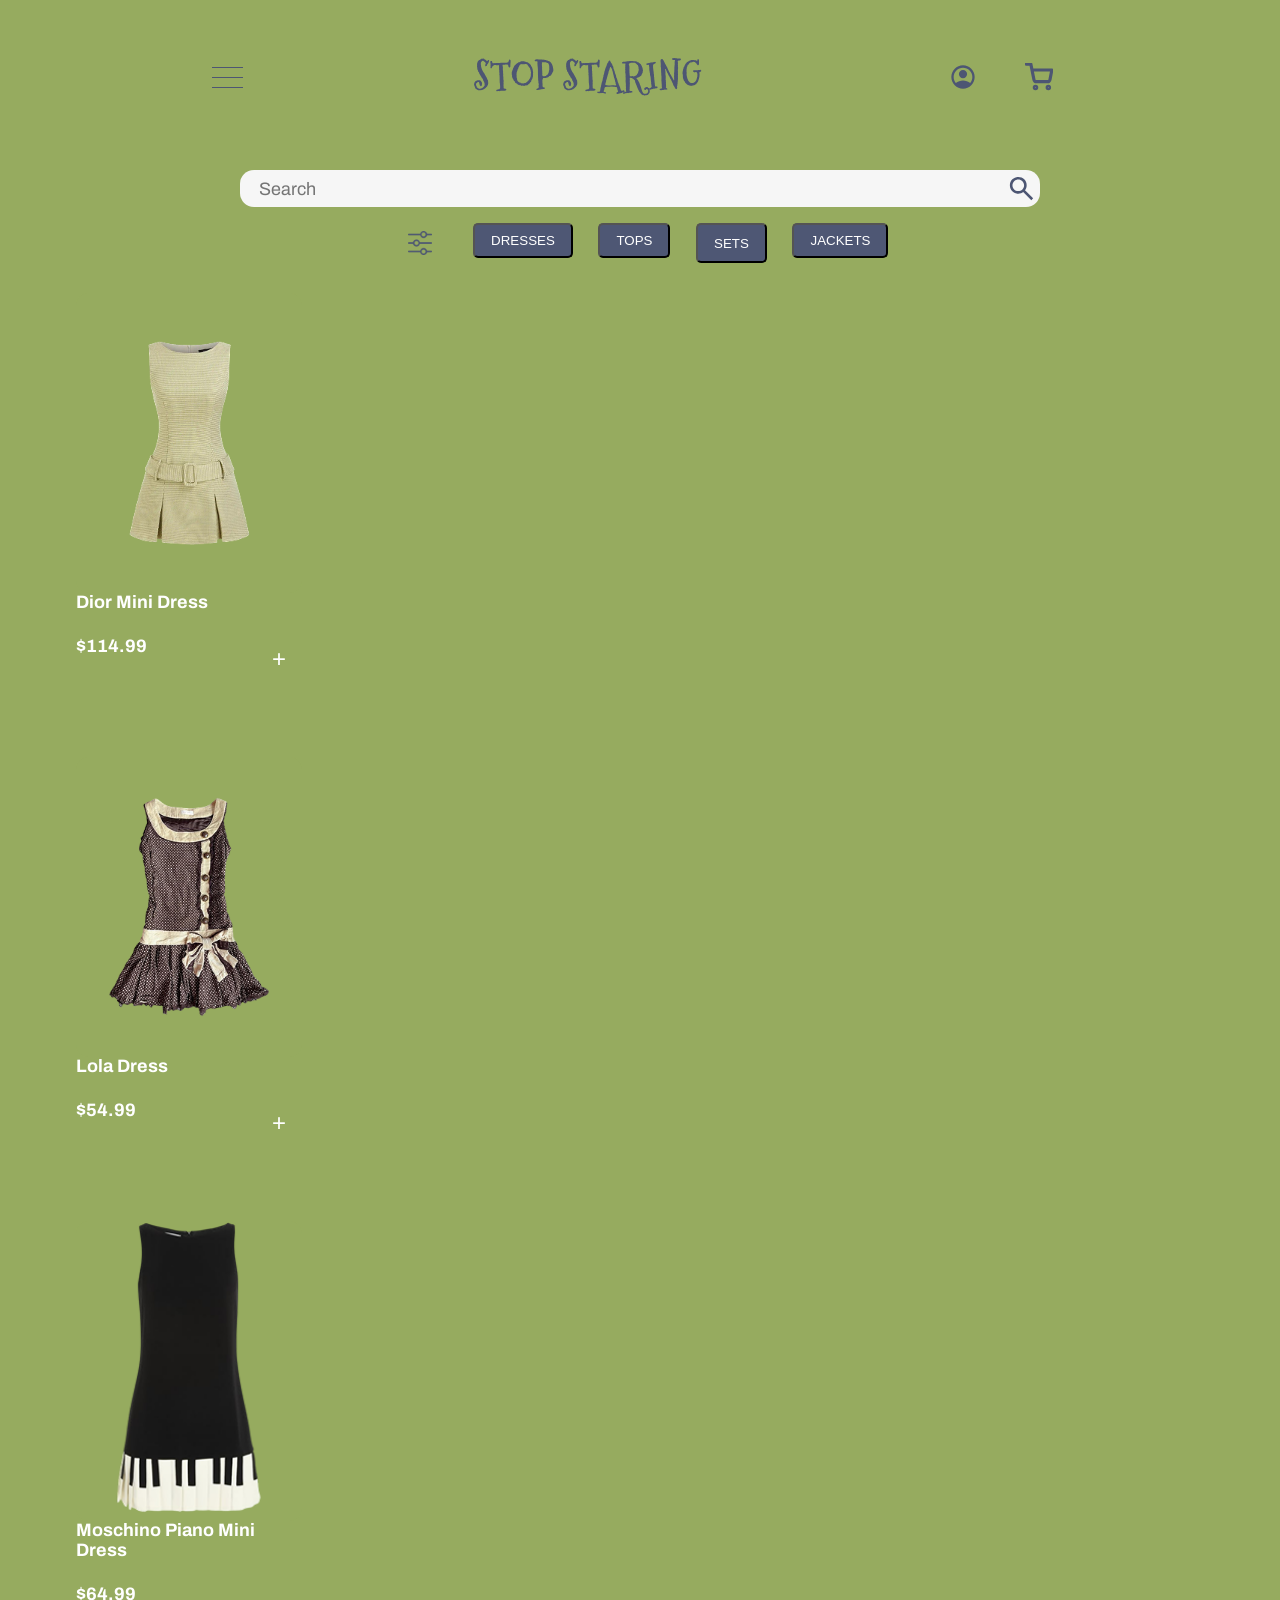
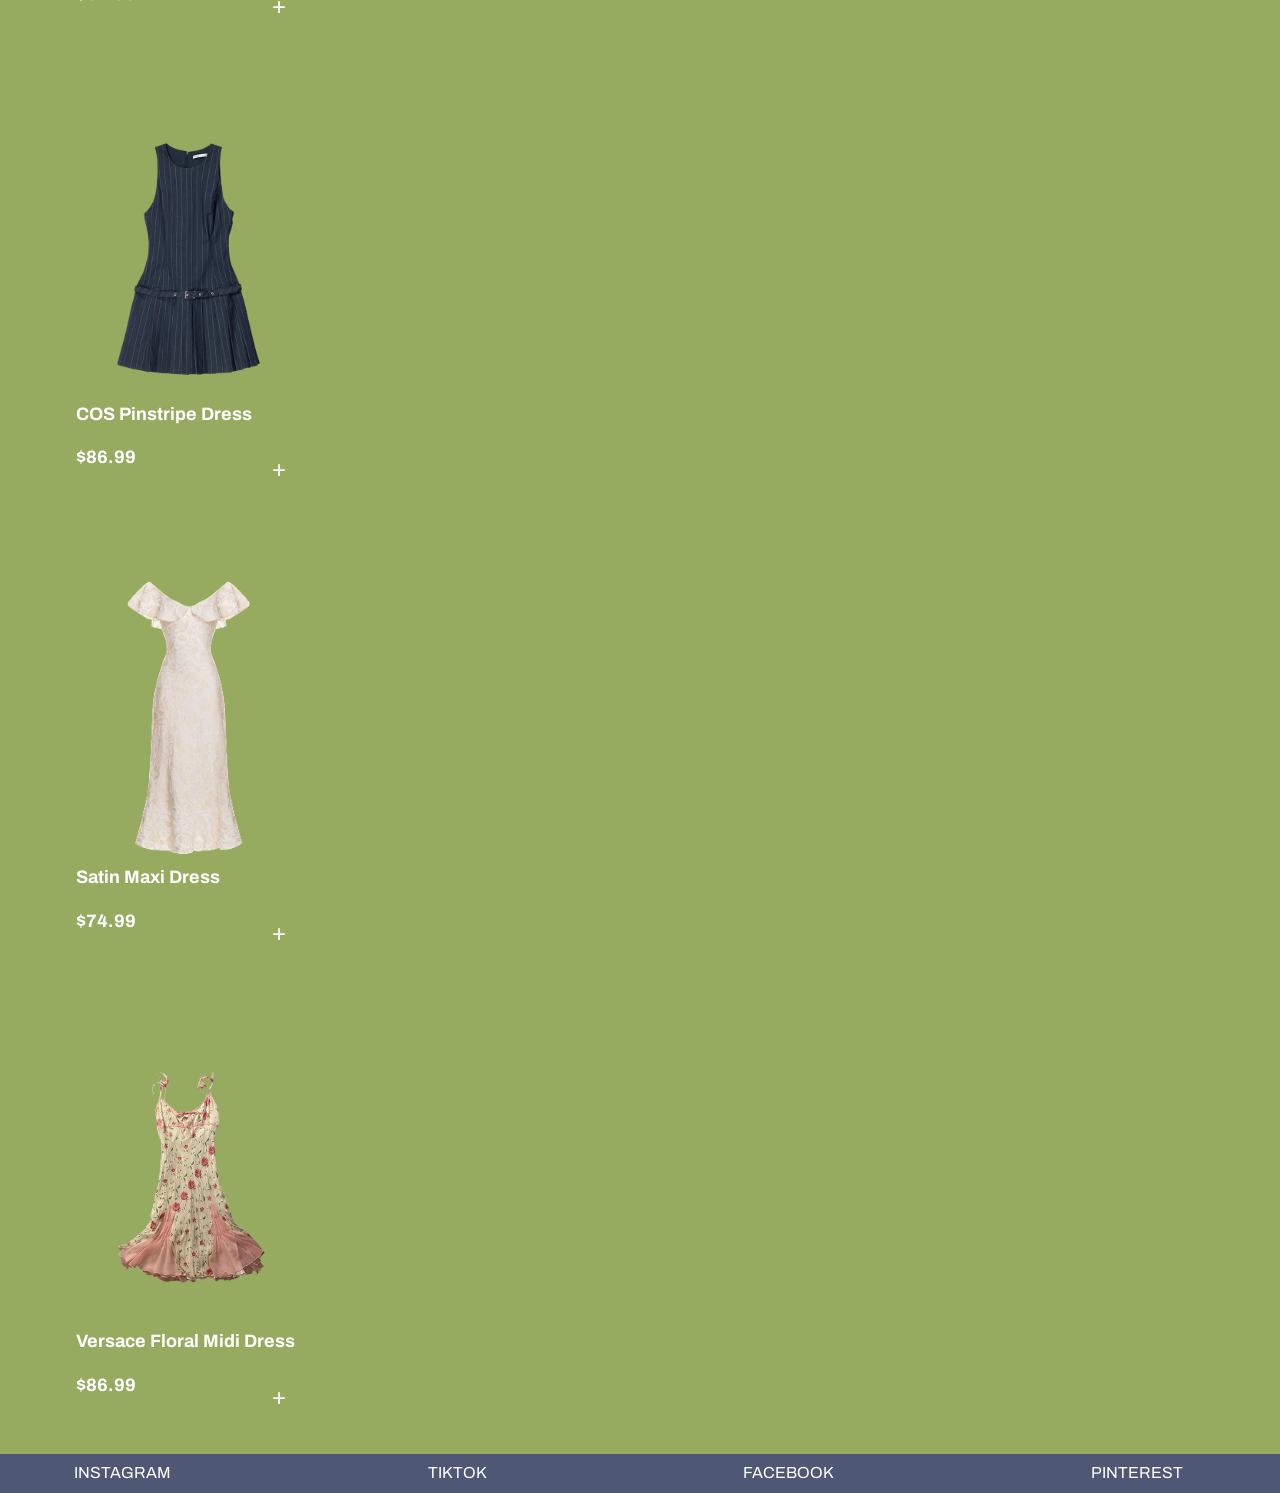
==== commit 305a22ad: "added local storage and fixed issues with spacing in nav bar" ====
--- a/dresses.html
+++ b/dresses.html
@@ -63,15 +63,14 @@
        <ul class="topnav_links"> <!--unordered list as order of options not significant--> 
         <li><a href="/" class="topnav__option"> <img src="images/icons/svg icons/hamburger icon .svg" alt="Hamgurger icon to options" class="topnav__option"></a></li>
         <li><a href="info.html" class="topnav__homelink"> <img src="images/icons/svg icons/STOP STARING dsktp.svg" alt="Stop Staring homepage" class="topnav__logo"></a></li>
-       <li> 
+       <li class="nav-actions"> 
             <button class="account-btn" id="openAccount">
             <img src="images/icons/svg icons/account icon .svg" alt="Account" class="topnav__account"></a>
             </button> 
-        </li>
-       <li> 
-         <button class="cart-btn" id="openCart"> 
-        <img src="images/icons/svg icons/Shopping cart icon.svg" alt="Cart" class="topnav__cart">
-        </button>
+        
+            <button class="cart-btn" id="openCart"> 
+            <img src="images/icons/svg icons/Shopping cart icon.svg" alt="Cart" class="topnav__cart">
+            </button>
        </li>
     </ul>  
     </nav>
--- a/info.css
+++ b/info.css
@@ -67,18 +67,18 @@
 :root{
   --fs-40: calc(40 / 16 * 1rem); 
   --fs-24: calc(24 / 16 * 1rem); 
+  --fs-18: calc( 18 / 16 * 1rem);
   --fs-16: calc( 16 / 16 * 1rem);
   --fs-14: calc( 14 / 16 * 1rem);
   --fs-12: calc( 12 / 16 * 1rem);
-  --fs-8: calc( 8 / 16 * 1rem);
+  --fs-14: calc( 14 / 16 * 1rem);
   --fs-10: calc( 10 / 16 * 1rem);
-  --fs-6: calc( 6 / 16 * 1rem);
 
 
  --font-size-h1: var(--fs-24);
-  --font-size-p: var(--fs-10);
-  --font-size-filter: var(--fs-8);
-  --font-size-footer: var(--fs-6);
+  --font-size-p: var(--fs-16);
+  --font-size-filter: var(--fs-12);
+  --font-size-footer: var(--fs-10);
   --font-size-h2: var(--fs-12);
   
 }
@@ -87,11 +87,11 @@
   :root{ /* redefines the values*/. 
  
   --font-size-h1: var(--fs-40); /* brand name on top of nav bar */ 
-  --font-size-p: var(--fs-14); /* additional text or brand information*/ 
+  --font-size-p: var(--fs-16); /* additional text or brand information*/ 
   --font-size-h3: var(--fs-12); /* button size remains the same on both devices */ 
-  --font-size-filter: var(--fs-14); /* font for options on filter bar */ 
-  --font-size-footer: var(--fs-12); /* font for social media options in footer*/ 
-  --font-size-h2: var(--fs-16); /* used for product info*/ 
+  --font-size-filter: var(--fs-16); /* font for options on filter bar */ 
+  --font-size-footer: var(--fs-10); /* font for social media options in footer*/ 
+  --font-size-h2: var(--fs-18); /* used for product info*/ 
 
     }
   }  
@@ -115,7 +115,6 @@
     background-color: var(--color-main-bg);
     padding-left: 5%;
     padding-right: 5%;
-    padding-block-end: 50vh; /*TEMPORARY adds space 50% of viewport height at bottom of bodytag*/
     
 }
 html, body{
@@ -178,6 +177,12 @@
   justify-content: space-around; /* Evenly spaces items */
   background-color: var(--col);
   position: sticky;
+  align-items: center;
+}
+
+.nav-actions {
+  display: flex;
+  gap: 1rem;
   align-items: center;
 }
 
@@ -538,6 +543,7 @@
       height: 24px;
     }
 
+ 
   
 /* PRODUCT DESIGN*/ 
 #product1{
@@ -598,6 +604,10 @@
 }
 
 /* SOCIAL MEDIA FOOTER */
+.socialmedia{
+  margin-left: -5%;
+  margin-right: -15%;
+}
 .socialmedia ul{
   list-style-type: none;
   margin: 0;
@@ -781,8 +791,22 @@
        height: 200px;  
        object-fit: contain;} /* scales image to fit while keeping ratio*/
        
+  .product-container{
+    display:grid;
+    grid-template-columns: repeat(3,1fr);
+    gap: 20px;
+  }     
+
+  @media (min-width: 769){
+    .nav-actions {
+  display: flex;
+  gap: 3rem;
+  align-items: center;
+}
+  }
+
      /* MOBILE */
-     @media (max-width: 768px) {  
+@media (max-width: 768px) {  
      .product-container {    
        grid-template-columns: 1fr;
      }  
@@ -804,6 +828,10 @@
        width: 34px;
      }
      
+    .topnav_links {
+        justify-content: space-between;
+        padding: 0 1rem;
+    } 
 .shop-layout{
         width: 100%;
       }
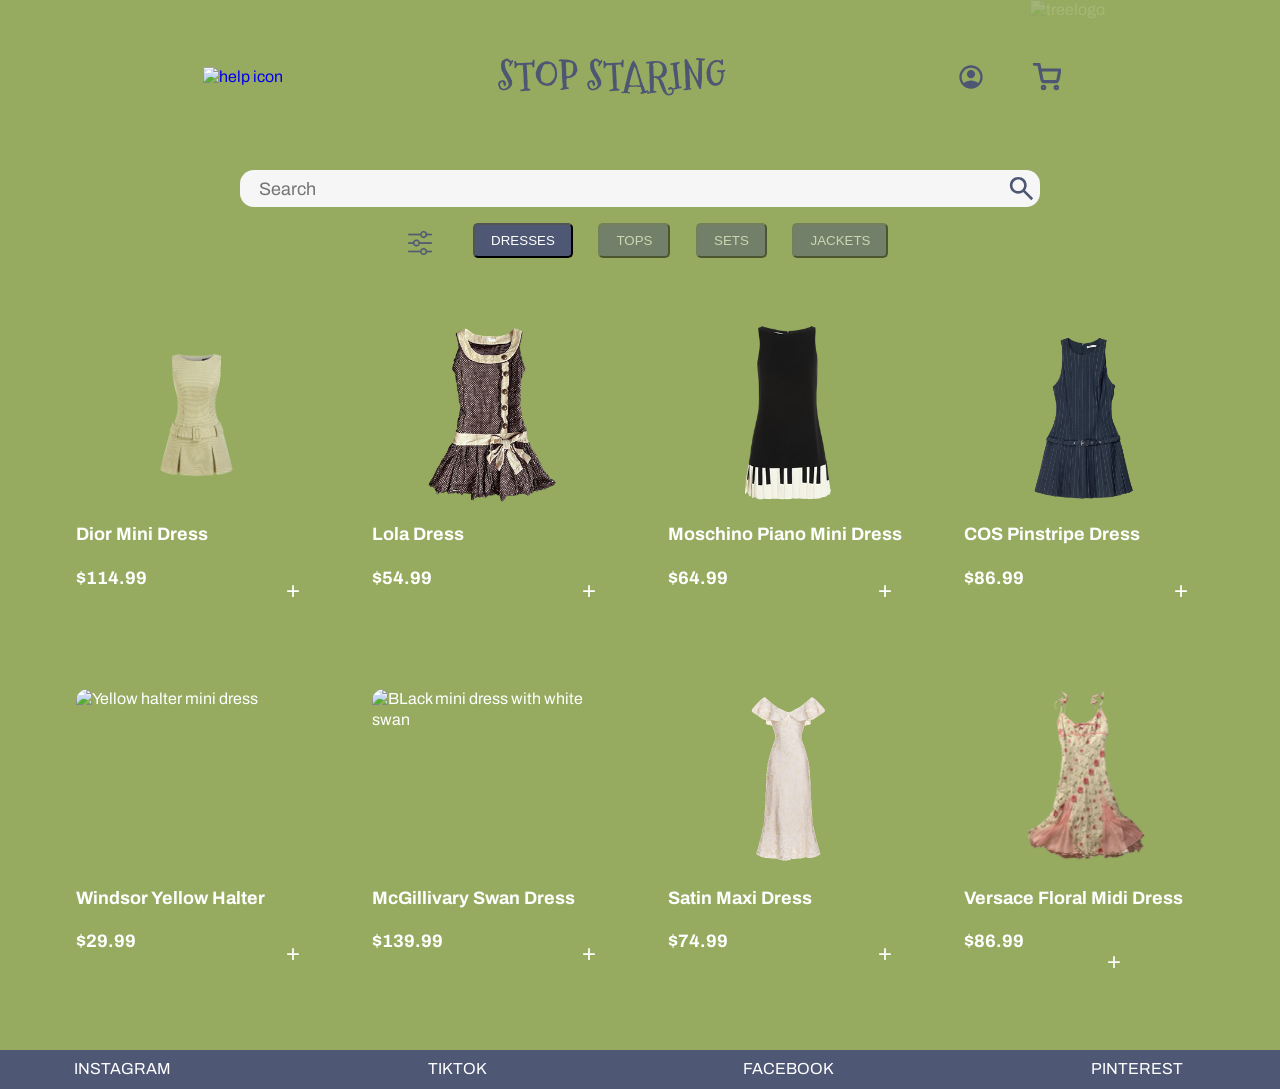
==== commit e9ae947d: "Restored changes from yesterday" ====
--- a/dresses.html
+++ b/dresses.html
@@ -13,6 +13,7 @@
 </head>
 
 <body>
+<img src="cornerlogoimg.png" alt="treelogo" class="corner-image">    
       <!--Account Overlay Code -->   
 <div class="account-overlay" id="accountOverlay"></div>
 <aside class="account-drawer" id="accountDrawer">
@@ -50,7 +51,7 @@
  
  <!--Cart Footer Overlay Code --> 
  <div class="cart-footer">
-    <button class="checkout-btn">
+    <button class="checkout-btn" id="checkoutBtn">
         CHECKOUT
     </button>
  </div>
@@ -61,7 +62,7 @@
 <div class="wrapper">
     <nav>
        <ul class="topnav_links"> <!--unordered list as order of options not significant--> 
-        <li><a href="/" class="topnav__option"> <img src="images/icons/svg icons/hamburger icon .svg" alt="Hamgurger icon to options" class="topnav__option"></a></li>
+         <li><a href="support.html" class="topnav__option"> <img src="images/icons/svg icons/Help circle.svg" alt="help icon" class="topnav__option"></a></li>
         <li><a href="info.html" class="topnav__homelink"> <img src="images/icons/svg icons/STOP STARING dsktp.svg" alt="Stop Staring homepage" class="topnav__logo"></a></li>
        <li class="nav-actions"> 
             <button class="account-btn" id="openAccount">
@@ -90,10 +91,10 @@
          <button class="filter-icon-btn" id="openFilters">
             <img src="images/icons/blue filter.png" alt="Filters">
         </button>
-       <a href="dresses.html"><button> DRESSES</button> </a> 
-       <a href="tops.html"><button>TOPS</button></a> 
-        <button>SETS</button>
-       <a href="jackets.html"><button>JACKETS</button></a> 
+       <a href="dresses.html" class="category active"><button> DRESSES</button> </a> 
+       <a href="tops.html" class="category"><button>TOPS</button></a> 
+       <a href="sets.html" class="category"><button>SETS</button> </a> 
+       <a href="jackets.html" class="category"><button>JACKETS</button></a> 
     </div>
 
   <div class="filter-overlay" id="filterOverlay"></div>
@@ -199,6 +200,34 @@
        <a href="images/icons/svg icons/Plus.svg"></a> 
     </div>
 
+    <div class="pro">
+        <img src="images/dresses/yellow halter dress .png" alt="Yellow halter mini dress">
+       <div class="description">
+        <h2>Windsor Yellow Halter  </h2>
+        <br>
+        <div class="plusbutton">
+            <h2>$29.99</h2> 
+            <button type="button">+</button>
+        </div>
+        
+       </div>
+       <a href="/images/icons/svg icons/Plus.svg"></a> 
+    </div>
+
+    <div class="pro">
+        <img src="images/dresses/swan dress.png" alt="BLack mini dress with white swan">
+       <div class="description">
+        <h2>McGillivary Swan Dress  </h2>
+        <br>
+        <div class="plusbutton">
+            <h2>$139.99</h2> 
+            <button type="button">+</button>
+        </div>
+        
+       </div>
+       <a href="/images/icons/svg icons/Plus.svg"></a> 
+    </div>
+
      <div class="pro">
         <img src="images/dresses/satin maxi dress.png" alt="White flower print satin maxi dress">
        <div class="description">
@@ -221,7 +250,12 @@
         <br>
         <div class="plusbutton">
             <h2>$86.99</h2> 
-            <button type="button">+</button>
+           <button 
+      class="add-to-cart add-cart"
+      data-name="Versace Midi Dress"
+      data-price="85.99"
+      data-image="images/dresses/Versace floral dress.png"
+      >+</button>
         </div>
         
        </div>
--- a/info.css
+++ b/info.css
@@ -164,6 +164,26 @@
 }
 }
  @layer component {
+
+body {
+  opacity: 1;
+  transition: opacity 0.4s ease;
+}
+
+/* corner image*/
+.corner-image {
+  position: fixed;
+  top: 0;
+  right: 0;
+
+  width: 250px;
+  height: auto;
+
+  opacity: 0.15;
+
+  pointer-events: none;
+  z-index: -1;
+}
 
  /* NAV BAR */ 
 
@@ -199,12 +219,12 @@
   opacity: 0.6; /* Visual feedback on hover */
   transition: 0.3s;
 }
+
+
 /* LAYOUT INCLUDING FILTER*/
 .shop-layout {
-  display: grid;
-  grid-template-columns: 180px 1fr;
-  gap: 2rem;
-  align-items: start;
+  display: block;
+  position: relative;
 }
 
 
@@ -478,13 +498,6 @@
 }
 
 
-
-/* FILTER IPHONE VER*/
-.filter-btn{
-  display: none;
-}
-
-
 /* FILTER DRAWER*/
 .filter-btn{
     display: block;
@@ -534,8 +547,9 @@
       background: transparent;
       border: none;
       cursor: pointer;
-      display: flex;
-      justify-content: center;
+      display: block;
+      position: relative;
+      z-index: 1000;
     }
 
     .filter-icon-btn img{
@@ -568,10 +582,16 @@
 
 #product1 .pro img {
   width: 100%;
-  height: 300px;        
+  height: 180px;        
   object-fit: contain;  /* shows entire image */
   background-color: var(--color-main-bg);
   border-radius: 12px;
+  margin-bottom: 20px;
+}
+
+#product1 .description {
+font-size: 0.98rem;
+font-weight: 100;
 }
 
 /* SHOP NOW BUTTON*/
@@ -587,7 +607,7 @@
   justify-content:center;
   gap: clamp(0.5rem, 2vw, 2rem); /* responsive spacing*/ 
   padding: 0 clamp(0.625rem, 4vw, 3.75rem);
-
+  margin-bottom: 2rem;
 }
 
 /* PLUS BUTTON */
@@ -698,17 +718,56 @@
   
 }
 
-@media (max-width: 768px) {
-   .filters{
-     display: none;
-   } /* adjusts size of filters bar for moible device */ 
-
-   #product1 .pro-container{
-     display: grid;
-     place-items: center; /* centers products when in mobile device display*/ 
-   }
-
-
+
+
+ /* categories*/
+
+ .category {
+  opacity: 0.5;
+  transition: opacity 0.2s ease;
+ }
+
+ .category.active {
+  opacity: 1;
+ }
+
+ /* support page */
+
+ .support-header {
+  text-align: center;
+  padding: 4rem 1 rem 2rem;
+ }
+
+ .support-header h1{
+  font-size: 2.5rem;
+ }
+
+ 
+
+ .support-container {
+  max-width: 900px;
+  margin: 0 auto;
+  padding: 2rem;
+ }
+
+ .support-section {
+  margin-bottom: 3rem;
+ }
+
+ .support-section h2 {
+  margin-bottom: 1rem;
+ }
+
+ .support-section p, .support-section li {
+  line-height: 1.6;
+  opacity: 0.85;
+ }
+
+ .support-section ul {
+  display: flex;
+  flex-direction: column;
+  align-items: start;
+  list-style-type: disc;
  }
 
 /*SPECIFIC PRODUCT PAGE */ 
@@ -717,7 +776,7 @@
 .product-container {  
   display: grid; 
   grid-template-columns: 1fr 1fr;  
-  gap: 3rem; 
+  gap: var(--fs-40); 
   max-width: 1200px;    
   margin: auto;  
   background: var(--color-main-bg);  
@@ -728,7 +787,9 @@
   .product-gallery {  
     display: flex;  
     flex-direction: column;  
-    gap: 1rem;}
+    gap: 1rem;
+    margin-right: 4rem;
+  }
     
     .main-image {  
       width: 100%;  
@@ -791,11 +852,247 @@
        height: 200px;  
        object-fit: contain;} /* scales image to fit while keeping ratio*/
        
-  .product-container{
-    display:grid;
-    grid-template-columns: repeat(3,1fr);
-    gap: 20px;
-  }     
+ 
+  
+  /* CHECKOUT PAGE LAYOUT */
+.checkout-layout{
+  display: grid;
+  grid-template-columns: 1.2fr 0.8fr;
+  gap: 2rem;
+  max-width: 1100px;
+  margin: 3rem auto;
+  padding: 1rem;
+}
+
+/* HEADER */
+.checkout-header{
+  display: flex;
+  justify-content: space-between;
+  align-items: center;
+  padding: 2rem;
+}
+
+/* FORM */
+.checkout-form input{
+  width: 100%;
+  padding: 12px;
+  margin: 0.5rem 0 1rem;
+  border: 1px solid rgba(255,255,255,0.2);
+  border-radius: 8px;
+  background: transparent;
+  color: white;
+}
+
+.checkout-form h2{
+  margin-top: 1.5rem;
+  margin-bottom: 0.5rem;
+}
+
+/* BUTTON */
+.pay-btn{
+  width: 100%;
+  padding: 1rem;
+  margin-top: 2rem;
+  background: var(--c-blue);
+  color: white;
+  border: none;
+  border-radius: 10px;
+  cursor: pointer;
+  font-size: 1rem;
+}
+
+/* SUMMARY PANEL */
+.checkout-summary{
+  background: rgba(255,255,255,0.05);
+  padding: 1.5rem;
+  border-radius: 12px;
+  height: fit-content;
+  position: sticky;
+  top: 2rem;
+}
+
+/* ITEM ROW */
+.summary-item{
+  display: flex;
+  gap: 1rem;
+  margin: 1rem 0;
+  align-items: center;
+}
+
+.summary-item img{
+  width: 70px;
+  height: 70px;
+  object-fit: cover;
+  border-radius: 10px;
+}
+
+/* TOTALS */
+.summary-totals{
+  border-top: 1px solid rgba(255,255,255,0.2);
+  margin-top: 1rem;
+  padding-top: 1rem;
+}
+
+/* CHECKOUT */
+.purchase-transition{
+  position: fixed;
+  inset: 0;
+  background: var(--color-main-bg);
+
+
+  display: flex;
+  justify-content: center;
+  align-items: center;
+
+  opacity: 0;
+  visibility: hidden;
+  transition: 0.3s ease;
+  z-index: 9999;
+}
+
+.purchase-transition.active{
+  opacity: 1;
+  visibility: visible;
+}
+
+.success-content{
+  text-align: center;
+  display: flex;
+  flex-direction: column;
+  align-items: center;
+  gap: 20px;
+}
+/* circle and tick */
+.circle-wrapper{
+  position: relative;
+  width: 100px;
+  height: 100px;
+
+  display: flex;
+  justify-content: center;
+  align-items: center;
+  margin-bottom: 15px;
+}
+
+.circle{
+  width: 80px;
+  height: 80px;
+  border: 4px solid #1f2433;
+  border-radius: 50%;
+  position: absolute;
+
+  transform: scale(0);
+  animation: popCircle 0.4s ease forwards;
+}
+
+@keyframes popCircle{
+  to{
+  transform: scale(1);
+}
+}
+
+.tick{
+  position: absolute;
+  top: 50%;
+  left: 50%;
+  font-size: 42px;
+  color: #1f2433;
+  opacity: 0;
+  transform: translate(-50%, -50%) scale(0.5);
+  animation: showTick 0.4s ease forwards;
+  animation-delay: 0.4s;
+}
+
+@keyframes showTick{
+  to{
+    opacity: 1;
+    transform: scale(1);
+  }
+}
+
+/* confirmation text */
+.success-title{
+  font-size: 1.6rem;
+  margin: 0;
+  color: white;
+  margin-top: 10px;
+}
+
+.success-text{
+  font-size: 0.95rem;
+  max-width: 320px;
+  opacity: 0.7;
+  color: white;
+}
+
+/* button return to home*/
+.success-btn{
+  margin-top: 10px;
+  padding: 10px 18px;
+  border: none;
+  background:#4D5673;
+  color: white;
+  border-radius: 8px;
+  cursor: pointer;
+}
+
+/* MOBILE */  
+
+@media (max-width: 768px) {
+  .filters {
+    position: fixed;
+    top: 0;
+    left: -100%;
+    width: min(90%, 320px);
+    height: 100vh;
+    background: #1f2433;
+    padding: 2rem;
+    overflow-y: auto;
+    transition: 0.3s ease;
+    z-index: 1000;
+    display: block;
+  }
+
+  .filters.active {
+    left: 0;
+  }  
+
+  .filter-icon-btn {
+    display: flex;
+    flex: 0 0 auto;
+    align-items: center;
+    justify-content: center;
+    width: 40px;
+    height: 40px;
+    background: transparent;
+    border: none;
+    padding: 0;
+    margin: 0;
+    z-index: 1000;
+  }
+
+  .filter-icon-btn img {
+    width: 22px;
+    height: 22px;
+    display: block;
+  }
+
+   #product1 .pro-container{
+     display: grid;
+     place-items: center; /* centers products when in mobile device display*/ 
+   }
+
+
+ }
+@media (max-width: 768px){
+  .checkout-layout{
+    grid-template-columns: 1fr;
+  }
+
+  .checkout-summary{
+    position: static;
+  }
+}
 
   @media (min-width: 769){
     .nav-actions {
@@ -816,22 +1113,32 @@
        height: 100px;
      }
 
-     .filters{
-       left: -1000px;
-     }
-
-     .filters.active{
-       left: 0;
-     }
-
+  
      .account-btn img, .cart-btn img{
-       width: 34px;
+       width: 44px;
      }
      
     .topnav_links {
         justify-content: space-between;
         padding: 0 1rem;
+        width: 100%;
     } 
+
+    .topnav ul {
+      display: flex;
+      justify-content: space-between;
+      align-items: center;
+      padding: 0.75rem 1rem;
+    }
+    .account-btn img, .cart-btn img {
+      width: 38px;
+      height: auto;
+    }
+    .topnav_logo {
+      width: 140px;
+      height: auto;
+    }
+
 .shop-layout{
         width: 100%;
       }
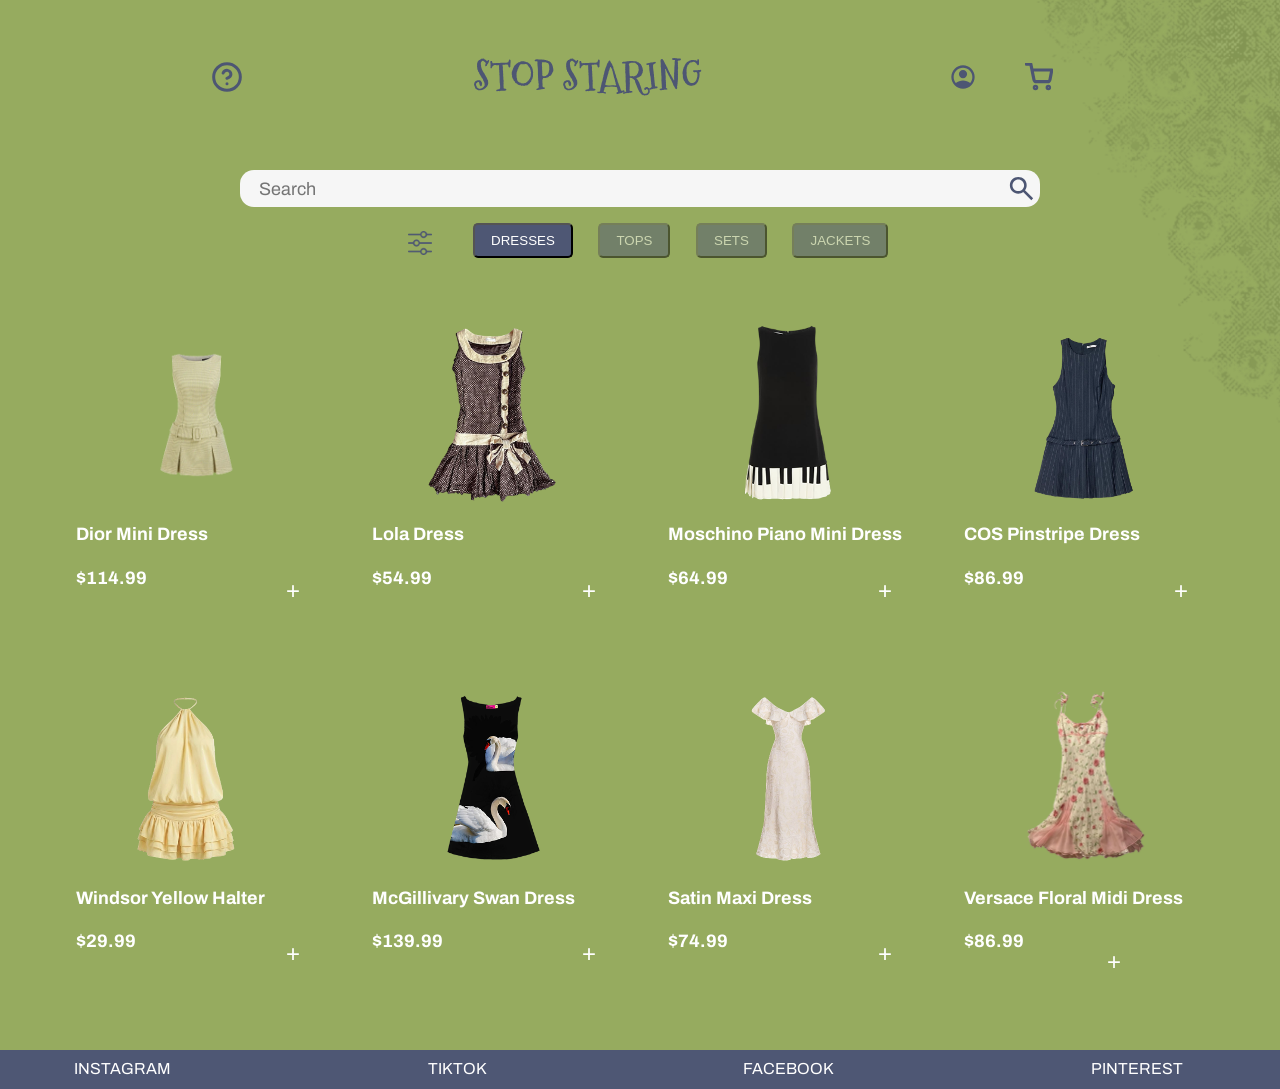
==== commit fc1bba9c: "adding product images" ====
--- a/dresses.html
+++ b/dresses.html
@@ -13,7 +13,7 @@
 </head>
 
 <body>
-<img src="cornerlogoimg.png" alt="treelogo" class="corner-image">    
+<img src="images/cornerlogoimg.png" alt="treelogo" class="corner-image">    
       <!--Account Overlay Code -->   
 <div class="account-overlay" id="accountOverlay"></div>
 <aside class="account-drawer" id="accountDrawer">
--- a/info.css
+++ b/info.css
@@ -584,7 +584,7 @@
   width: 100%;
   height: 180px;        
   object-fit: contain;  /* shows entire image */
-  background-color: var(--color-main-bg);
+  background-color: transparent;
   border-radius: 12px;
   margin-bottom: 20px;
 }
@@ -941,6 +941,7 @@
 
 
   display: flex;
+  flex-direction: column;
   justify-content: center;
   align-items: center;
 
@@ -955,60 +956,7 @@
   visibility: visible;
 }
 
-.success-content{
-  text-align: center;
-  display: flex;
-  flex-direction: column;
-  align-items: center;
-  gap: 20px;
-}
-/* circle and tick */
-.circle-wrapper{
-  position: relative;
-  width: 100px;
-  height: 100px;
-
-  display: flex;
-  justify-content: center;
-  align-items: center;
-  margin-bottom: 15px;
-}
-
-.circle{
-  width: 80px;
-  height: 80px;
-  border: 4px solid #1f2433;
-  border-radius: 50%;
-  position: absolute;
-
-  transform: scale(0);
-  animation: popCircle 0.4s ease forwards;
-}
-
-@keyframes popCircle{
-  to{
-  transform: scale(1);
-}
-}
-
-.tick{
-  position: absolute;
-  top: 50%;
-  left: 50%;
-  font-size: 42px;
-  color: #1f2433;
-  opacity: 0;
-  transform: translate(-50%, -50%) scale(0.5);
-  animation: showTick 0.4s ease forwards;
-  animation-delay: 0.4s;
-}
-
-@keyframes showTick{
-  to{
-    opacity: 1;
-    transform: scale(1);
-  }
-}
+
 
 /* confirmation text */
 .success-title{
